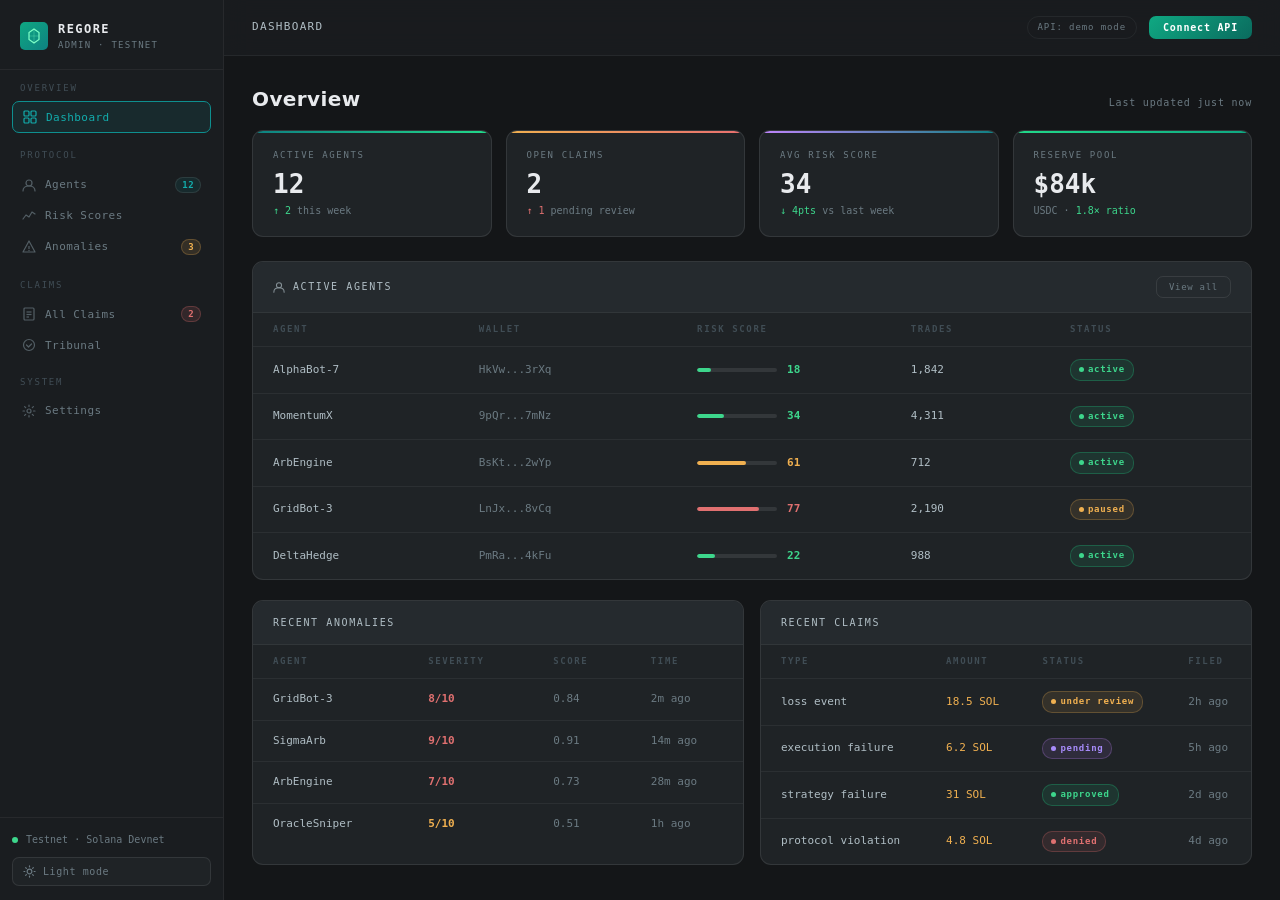
==== ops.html @ dcc7801a "Add files via upload" ====
<!DOCTYPE html>
<html lang="en">
<head>
<meta charset="UTF-8"/>
<meta name="viewport" content="width=device-width, initial-scale=1.0"/>
<title>Regore — Admin</title>
<style>
/* ── DARK THEME (default) ── */
:root {
  --bg:        #141618;
  --bg-1:      #1A1D20;
  --bg-2:      #1F2326;
  --bg-3:      #252A2E;
  --bg-4:      #2C3338;
  --surface:   #1F2326;
  --surface-2: #252A2E;
  --accent:    #0E8F8F;
  --accent-b:  #12ADAD;
  --accent-s:  rgba(14,143,143,.12);
  --green:     #3DD68C;
  --green-b:   #7DFFC7;
  --amber:     #F0B050;
  --red:       #E07070;
  --purple:    #A78BFA;
  --ink:       #E8EAED;
  --ink-d:     #B0BEC5;
  --ink-m:     #6B7A82;
  --ink-f:     #404D55;
  --line:      rgba(255,255,255,.055);
  --line-2:    rgba(255,255,255,.09);
  --line-3:    rgba(255,255,255,.15);
  --shadow:    rgba(0,0,0,.35);
  --r:         7px;
  --r-lg:      11px;
  --mono:      'JetBrains Mono', 'Fira Code', monospace;
  --sans:      'Barlow Condensed', 'DIN Condensed', system-ui, sans-serif;
  --nav-w:     224px;
}

/* ── LIGHT THEME ── */
html.light {
  --bg:        #F2F4F6;
  --bg-1:      #FFFFFF;
  --bg-2:      #F7F9FA;
  --bg-3:      #EEF1F4;
  --bg-4:      #E4E9EE;
  --surface:   #FFFFFF;
  --surface-2: #F7F9FA;
  --accent:    #0A7A7A;
  --accent-b:  #0E9090;
  --accent-s:  rgba(10,122,122,.08);
  --green:     #1FAD6A;
  --green-b:   #16C97A;
  --amber:     #C87D10;
  --red:       #C04040;
  --purple:    #7C3AED;
  --ink:       #1A2025;
  --ink-d:     #374550;
  --ink-m:     #64757F;
  --ink-f:     #A0ADB5;
  --line:      rgba(0,0,0,.07);
  --line-2:    rgba(0,0,0,.11);
  --line-3:    rgba(0,0,0,.18);
  --shadow:    rgba(0,0,0,.10);
}

@import url('https://fonts.googleapis.com/css2?family=Barlow+Condensed:wght@300;400;500;600;700&family=JetBrains+Mono:wght@400;500;600&display=swap');

*, *::before, *::after { box-sizing: border-box; margin: 0; padding: 0; }

html, body { height: 100%; }

body {
  background: var(--bg);
  color: var(--ink);
  font-family: var(--sans);
  font-size: 14px;
  line-height: 1.5;
  display: flex;
  overflow: hidden;
}

/* ── SCROLLBAR ── */
::-webkit-scrollbar { width: 4px; }
::-webkit-scrollbar-track { background: transparent; }
::-webkit-scrollbar-thumb { background: var(--line-2); border-radius: 4px; }

/* ─────────────────────────────────────
   SIDEBAR NAV
───────────────────────────────────── */
.sidebar {
  width: var(--nav-w);
  flex-shrink: 0;
  background: var(--bg-1);
  border-right: 1px solid var(--line);
  display: flex;
  flex-direction: column;
  height: 100vh;
  position: fixed;
  top: 0; left: 0;
  z-index: 100;
}

.sidebar-logo {
  padding: 20px 20px 16px;
  border-bottom: 1px solid var(--line);
  display: flex;
  align-items: center;
  gap: 10px;
}
.sidebar-logo-mark {
  width: 28px; height: 28px;
  background: linear-gradient(135deg, #0FA882, #0E8181);
  border-radius: 5px;
  display: flex; align-items: center; justify-content: center;
  flex-shrink: 0;
}
.sidebar-logo-mark svg { width: 16px; height: 16px; }
.sidebar-logo-text { font-family: var(--mono); font-size: 12px; font-weight: 600; letter-spacing: .12em; color: var(--ink); }
.sidebar-logo-sub { font-family: var(--mono); font-size: 9px; color: var(--ink-m); letter-spacing: .14em; text-transform: uppercase; margin-top: 1px; }

.sidebar-section { padding: 12px 12px 4px; }
.sidebar-section-label {
  font-family: var(--mono); font-size: 9px; color: var(--ink-f);
  letter-spacing: .2em; text-transform: uppercase; padding: 0 8px 6px;
}

.nav-item {
  display: flex; align-items: center; gap: 9px;
  padding: 8px 10px; border-radius: var(--r);
  cursor: pointer; transition: all .18s;
  font-family: var(--mono); font-size: 11px; color: var(--ink-m);
  letter-spacing: .04em; border: none; background: none;
  width: 100%; text-align: left;
}
.nav-item:hover { background: var(--accent-s); color: var(--ink-d); }
.nav-item.active { background: var(--accent-s); color: var(--accent-b); border: 1px solid var(--accent); }
.nav-item svg { width: 14px; height: 14px; flex-shrink: 0; opacity: .7; }
.nav-item.active svg { opacity: 1; }
.nav-badge {
  margin-left: auto; font-size: 9px; padding: 2px 6px;
  background: var(--accent-s); border: 1px solid var(--line-2);
  border-radius: 10px; color: var(--accent-b); font-weight: 600;
}
.nav-badge.red { background: rgba(233,112,112,.12); border-color: rgba(233,112,112,.25); color: var(--red); }
.nav-badge.amber { background: rgba(240,176,80,.12); border-color: rgba(240,176,80,.25); color: var(--amber); }

.sidebar-footer {
  margin-top: auto;
  padding: 14px 12px;
  border-top: 1px solid var(--line);
}
.sidebar-status {
  display: flex; align-items: center; gap: 8px;
  font-family: var(--mono); font-size: 10px; color: var(--ink-m);
}
.status-dot { width: 6px; height: 6px; border-radius: 50%; background: var(--green); flex-shrink: 0; animation: pulse-dot 2s ease-in-out infinite; }
@keyframes pulse-dot { 0%,100%{opacity:1} 50%{opacity:.4} }

/* ─────────────────────────────────────
   MAIN CONTENT
───────────────────────────────────── */
.main {
  margin-left: var(--nav-w);
  flex: 1;
  height: 100vh;
  overflow-y: auto;
  display: flex;
  flex-direction: column;
}

.topbar {
  padding: 0 28px;
  height: 56px;
  border-bottom: 1px solid var(--line);
  display: flex; align-items: center; justify-content: space-between;
  background: color-mix(in srgb, var(--bg-1) 85%, transparent);
  position: sticky; top: 0; z-index: 50;
  backdrop-filter: blur(12px);
  flex-shrink: 0;
}
.topbar-title { font-family: var(--mono); font-size: 11px; color: var(--ink-d); letter-spacing: .12em; text-transform: uppercase; }
.topbar-right { display: flex; align-items: center; gap: 12px; }
.api-badge {
  font-family: var(--mono); font-size: 9px; color: var(--ink-m);
  padding: 4px 10px; border: 1px solid var(--line); border-radius: 20px;
  letter-spacing: .1em;
}
.topbar-btn {
  font-family: var(--mono); font-size: 10px; padding: 6px 14px;
  background: linear-gradient(135deg, #0FA882, #0A6B5E);
  color: #fff; border: none; border-radius: var(--r); cursor: pointer;
  letter-spacing: .08em; font-weight: 600; transition: all .18s;
}
.topbar-btn:hover { opacity: .85; transform: translateY(-1px); }

.content { padding: 28px; flex: 1; }

/* ─────────────────────────────────────
   PAGES (show/hide)
───────────────────────────────────── */
.page { display: none; }
.page.active { display: block; }

/* ─────────────────────────────────────
   STAT CARDS ROW
───────────────────────────────────── */
.stats-grid { display: grid; grid-template-columns: repeat(4, 1fr); gap: 14px; margin-bottom: 24px; }
.stat-card {
  background: var(--surface);
  border: 1px solid var(--line-2);
  border-radius: var(--r-lg);
  padding: 18px 20px;
  position: relative; overflow: hidden;
}
.stat-card::before {
  content: ''; position: absolute; top: 0; left: 0; right: 0; height: 2px;
  background: var(--card-accent, linear-gradient(90deg, var(--accent), var(--green)));
}
.stat-label { font-family: var(--mono); font-size: 9px; color: var(--ink-m); letter-spacing: .18em; text-transform: uppercase; margin-bottom: 8px; }
.stat-val { font-family: var(--mono); font-size: 26px; font-weight: 600; color: var(--ink); line-height: 1; }
.stat-sub { font-family: var(--mono); font-size: 10px; color: var(--ink-m); margin-top: 6px; }
.stat-sub .up { color: var(--green); }
.stat-sub .dn { color: var(--red); }

/* ─────────────────────────────────────
   TABLE
───────────────────────────────────── */
.panel {
  background: var(--surface);
  border: 1px solid var(--line-2);
  border-radius: var(--r-lg);
  overflow: hidden;
  margin-bottom: 20px;
}
.panel-head {
  padding: 14px 20px;
  border-bottom: 1px solid var(--line);
  display: flex; align-items: center; justify-content: space-between;
  background: var(--surface-2);
}
.panel-title { font-family: var(--mono); font-size: 10px; color: var(--ink-d); letter-spacing: .16em; text-transform: uppercase; display: flex; align-items: center; gap: 8px; }
.panel-title svg { width: 12px; height: 12px; opacity: .7; }
.panel-actions { display: flex; gap: 8px; }
.panel-btn {
  font-family: var(--mono); font-size: 9px; padding: 5px 12px;
  border: 1px solid var(--line-2); border-radius: var(--r);
  background: transparent; color: var(--ink-m); cursor: pointer;
  letter-spacing: .08em; transition: all .18s;
}
.panel-btn:hover { border-color: var(--accent); color: var(--accent-b); }
.panel-btn.active { background: var(--accent-s); border-color: var(--accent); color: var(--accent-b); }

.data-table { width: 100%; border-collapse: collapse; }
.data-table th {
  font-family: var(--mono); font-size: 9px; color: var(--ink-f);
  letter-spacing: .18em; text-transform: uppercase;
  padding: 10px 20px; text-align: left;
  border-bottom: 1px solid var(--line);
  background: var(--bg-2);
}
.data-table td { padding: 12px 20px; border-bottom: 1px solid var(--line); font-family: var(--mono); font-size: 11px; }
.data-table tr:last-child td { border-bottom: none; }
.data-table tr:hover td { background: var(--accent-s); }
.data-table td.mono { font-family: var(--mono); color: var(--ink-d); }

/* Score bar */
.score-cell { display: flex; align-items: center; gap: 10px; }
.score-bar { flex: 1; height: 4px; background: var(--line-2); border-radius: 2px; overflow: hidden; max-width: 80px; }
.score-fill { height: 100%; border-radius: 2px; transition: width .6s ease; }
.score-num { font-family: var(--mono); font-size: 11px; font-weight: 600; min-width: 28px; }

/* Status pill */
.pill {
  display: inline-flex; align-items: center; gap: 4px;
  padding: 3px 8px; border-radius: 10px;
  font-family: var(--mono); font-size: 9px; letter-spacing: .08em; font-weight: 600;
}
.pill-active   { background: rgba(34,217,138,.10); border: 1px solid rgba(34,217,138,.25); color: var(--green); }
.pill-paused   { background: rgba(240,176,80,.10); border: 1px solid rgba(240,176,80,.25); color: var(--amber); }
.pill-suspended{ background: rgba(233,112,112,.10); border: 1px solid rgba(233,112,112,.25); color: var(--red); }
.pill-pending  { background: rgba(192,132,252,.10); border: 1px solid rgba(192,132,252,.25); color: var(--purple); }
.pill-approved { background: rgba(34,217,138,.10); border: 1px solid rgba(34,217,138,.25); color: var(--green); }
.pill-denied   { background: rgba(233,112,112,.10); border: 1px solid rgba(233,112,112,.25); color: var(--red); }
.pill-partial  { background: rgba(240,176,80,.10); border: 1px solid rgba(240,176,80,.25); color: var(--amber); }
.pill-dot { width: 5px; height: 5px; border-radius: 50%; background: currentColor; }

/* ─────────────────────────────────────
   CHART (sparkline CSS bars)
───────────────────────────────────── */
.sparkline { display: flex; align-items: flex-end; gap: 3px; height: 40px; }
.spark-bar {
  flex: 1; border-radius: 2px 2px 0 0;
  background: linear-gradient(180deg, var(--accent-b), var(--accent));
  opacity: .7; transition: opacity .2s;
  min-height: 3px;
}
.spark-bar:hover { opacity: 1; }

/* Risk score color gradient */
.risk-low    { background: var(--green); }
.risk-med    { background: var(--amber); }
.risk-high   { background: var(--red); }

/* ─────────────────────────────────────
   CLAIM DETAIL PANEL
───────────────────────────────────── */
.two-col { display: grid; grid-template-columns: 1fr 340px; gap: 20px; }
.detail-card {
  background: var(--surface);
  border: 1px solid var(--line-2);
  border-radius: var(--r-lg);
  padding: 20px;
}
.detail-row { display: flex; justify-content: space-between; align-items: flex-start; padding: 9px 0; border-bottom: 1px solid var(--line); }
.detail-row:last-child { border-bottom: none; }
.detail-key { font-family: var(--mono); font-size: 9px; color: var(--ink-m); letter-spacing: .14em; text-transform: uppercase; }
.detail-val { font-family: var(--mono); font-size: 11px; color: var(--ink); text-align: right; max-width: 200px; word-break: break-all; }

/* Agent verdict boxes */
.verdict-agents { display: flex; flex-direction: column; gap: 10px; }
.verdict-agent {
  border: 1px solid var(--line-2); border-radius: var(--r);
  padding: 12px 14px; background: var(--bg-2);
}
.verdict-agent-head { display: flex; align-items: center; justify-content: space-between; margin-bottom: 6px; }
.verdict-agent-name { font-family: var(--mono); font-size: 10px; color: var(--ink-d); font-weight: 600; letter-spacing: .06em; }
.verdict-conf { font-family: var(--mono); font-size: 9px; color: var(--ink-m); }
.verdict-text { font-family: var(--mono); font-size: 10px; color: var(--ink-m); line-height: 1.5; }

/* ─────────────────────────────────────
   EMPTY STATE
───────────────────────────────────── */
.empty { text-align: center; padding: 48px 20px; }
.empty-icon { font-size: 28px; margin-bottom: 10px; opacity: .4; }
.empty-text { font-family: var(--mono); font-size: 11px; color: var(--ink-m); letter-spacing: .06em; }

/* ─────────────────────────────────────
   SETTINGS PAGE
───────────────────────────────────── */
.settings-grid { display: grid; grid-template-columns: 1fr 1fr; gap: 20px; }
.setting-group { margin-bottom: 18px; }
.setting-label { font-family: var(--mono); font-size: 9px; color: var(--ink-m); letter-spacing: .16em; text-transform: uppercase; margin-bottom: 7px; display: block; }
.setting-input {
  width: 100%; background: var(--bg-2); border: 1px solid var(--line-2);
  border-radius: var(--r); color: var(--ink); font-family: var(--mono); font-size: 12px;
  padding: 9px 13px; outline: none; transition: border-color .18s;
}
.setting-input:focus { border-color: var(--accent); }
.setting-input[type="range"] { padding: 6px 0; background: transparent; border: none; cursor: pointer; }
.setting-note { font-family: var(--mono); font-size: 10px; color: var(--ink-f); margin-top: 5px; line-height: 1.5; }
.save-btn {
  font-family: var(--mono); font-size: 10px; padding: 9px 20px;
  background: linear-gradient(135deg, #0FA882, #0A6B5E);
  color: #fff; border: none; border-radius: var(--r); cursor: pointer;
  letter-spacing: .1em; font-weight: 600; transition: all .18s; margin-top: 4px;
}
.save-btn:hover { opacity: .85; }

/* ─────────────────────────────────────
   TOAST
───────────────────────────────────── */
.toast-wrap { position: fixed; bottom: 24px; right: 24px; z-index: 9999; display: flex; flex-direction: column; gap: 8px; }
.toast {
  font-family: var(--mono); font-size: 11px; padding: 10px 16px;
  background: var(--bg-1); border: 1px solid var(--line-2);
  border-radius: var(--r); color: var(--ink-d); letter-spacing: .04em;
  animation: toast-in .25s ease; pointer-events: none;
}
.toast.success { border-color: rgba(34,217,138,.3); color: var(--green); }
.toast.error { border-color: rgba(233,112,112,.3); color: var(--red); }
@keyframes toast-in { from{opacity:0;transform:translateY(8px)} to{opacity:1;transform:translateY(0)} }

/* ─────────────────────────────────────
   MISC
───────────────────────────────────── */
.section-head { display: flex; align-items: baseline; justify-content: space-between; margin-bottom: 16px; }
.section-title { font-family: var(--sans); font-size: 20px; font-weight: 600; letter-spacing: .02em; color: var(--ink); }
.section-sub { font-family: var(--mono); font-size: 10px; color: var(--ink-m); letter-spacing: .08em; }
.grid-2 { display: grid; grid-template-columns: 1fr 1fr; gap: 16px; }

a { color: inherit; text-decoration: none; }
button { cursor: pointer; }

/* ─────────────────────────────────────
   API KEY MODAL
───────────────────────────────────── */
.modal-backdrop {
  position: fixed; inset: 0; background: rgba(0,0,0,.6);
  z-index: 200; display: flex; align-items: center; justify-content: center;
  backdrop-filter: blur(6px);
}
.modal {
  background: var(--bg-1); border: 1px solid var(--line-2);
  border-radius: var(--r-lg); padding: 32px; width: 420px; max-width: calc(100vw - 40px);
}
.modal-title { font-family: var(--mono); font-size: 12px; color: var(--ink); letter-spacing: .12em; text-transform: uppercase; margin-bottom: 6px; }
.modal-sub { font-family: var(--mono); font-size: 10px; color: var(--ink-m); margin-bottom: 22px; line-height: 1.6; }
.modal-actions { display: flex; gap: 10px; margin-top: 20px; justify-content: flex-end; }
.modal-cancel { font-family: var(--mono); font-size: 10px; padding: 8px 16px; background: transparent; border: 1px solid var(--line-2); color: var(--ink-m); border-radius: var(--r); cursor: pointer; transition: all .18s; }
.modal-cancel:hover { border-color: var(--line-3); color: var(--ink); }

/* ─────────────────────────────────────
   THEME TOGGLE
───────────────────────────────────── */
.theme-toggle {
  display: flex; align-items: center;
  width: 100%; padding: 7px 10px;
  background: var(--bg-2); border: 1px solid var(--line-2);
  border-radius: var(--r); cursor: pointer; transition: all .2s;
  font-family: var(--mono); font-size: 10px; color: var(--ink-m);
  letter-spacing: .06em; gap: 7px;
}
.theme-toggle:hover { border-color: var(--accent); color: var(--accent-b); background: var(--accent-s); }
.theme-icon-dark, .theme-icon-light { display: flex; align-items: center; gap: 7px; }

/* Transition all theme changes smoothly */
body, .sidebar, .topbar, .panel, .stat-card, .data-table th,
.data-table td, .setting-input, .modal, .nav-item, .panel-btn {
  transition: background .22s ease, color .22s ease, border-color .22s ease;
}

/* ─────────────────────────────────────
   RESPONSIVE
───────────────────────────────────── */
@media(max-width:900px) {
  .stats-grid { grid-template-columns: repeat(2,1fr); }
  .two-col { grid-template-columns: 1fr; }
  .settings-grid { grid-template-columns: 1fr; }
}
</style>
</head>
<body>

<!-- SIDEBAR -->
<aside class="sidebar">
  <div class="sidebar-logo">
    <div class="sidebar-logo-mark">
      <svg viewBox="0 0 16 16" fill="none"><polygon points="8,1 13,4.5 13,11.5 8,15 3,11.5 3,4.5" stroke="#7DFFC7" stroke-width="1.2" fill="none"/><line x1="8" y1="1" x2="8" y2="15" stroke="#7DFFC7" stroke-width=".7" opacity=".4"/><line x1="3" y1="8" x2="13" y2="8" stroke="#7DFFC7" stroke-width=".7" opacity=".4"/></svg>
    </div>
    <div>
      <div class="sidebar-logo-text">REGORE</div>
      <div class="sidebar-logo-sub">Admin · Testnet</div>
    </div>
  </div>

  <div class="sidebar-section">
    <div class="sidebar-section-label">Overview</div>
    <button class="nav-item active" onclick="nav('overview',this)">
      <svg viewBox="0 0 14 14" fill="none"><rect x="1" y="1" width="5" height="5" rx="1" stroke="currentColor" stroke-width="1.2"/><rect x="8" y="1" width="5" height="5" rx="1" stroke="currentColor" stroke-width="1.2"/><rect x="1" y="8" width="5" height="5" rx="1" stroke="currentColor" stroke-width="1.2"/><rect x="8" y="8" width="5" height="5" rx="1" stroke="currentColor" stroke-width="1.2"/></svg>
      Dashboard
    </button>
  </div>

  <div class="sidebar-section">
    <div class="sidebar-section-label">Protocol</div>
    <button class="nav-item" onclick="nav('agents',this)">
      <svg viewBox="0 0 14 14" fill="none"><circle cx="7" cy="5" r="3" stroke="currentColor" stroke-width="1.2"/><path d="M1 13c0-3.3 2.7-5 6-5s6 1.7 6 5" stroke="currentColor" stroke-width="1.2" stroke-linecap="round"/></svg>
      Agents
      <span class="nav-badge" id="badge-agents">12</span>
    </button>
    <button class="nav-item" onclick="nav('scores',this)">
      <svg viewBox="0 0 14 14" fill="none"><polyline points="1,10 4,6 7,8 10,3 13,5" stroke="currentColor" stroke-width="1.2" stroke-linecap="round" stroke-linejoin="round"/></svg>
      Risk Scores
    </button>
    <button class="nav-item" onclick="nav('anomalies',this)">
      <svg viewBox="0 0 14 14" fill="none"><path d="M7 1L13 12H1L7 1z" stroke="currentColor" stroke-width="1.2" stroke-linejoin="round"/><line x1="7" y1="6" x2="7" y2="9" stroke="currentColor" stroke-width="1.2"/><circle cx="7" cy="10.5" r=".7" fill="currentColor"/></svg>
      Anomalies
      <span class="nav-badge amber" id="badge-anomalies">3</span>
    </button>
  </div>

  <div class="sidebar-section">
    <div class="sidebar-section-label">Claims</div>
    <button class="nav-item" onclick="nav('claims',this)">
      <svg viewBox="0 0 14 14" fill="none"><rect x="2" y="1" width="10" height="12" rx="1" stroke="currentColor" stroke-width="1.2"/><line x1="4.5" y1="5" x2="9.5" y2="5" stroke="currentColor" stroke-width="1.2"/><line x1="4.5" y1="7.5" x2="9.5" y2="7.5" stroke="currentColor" stroke-width="1.2"/><line x1="4.5" y1="10" x2="7" y2="10" stroke="currentColor" stroke-width="1.2"/></svg>
      All Claims
      <span class="nav-badge red" id="badge-claims">2</span>
    </button>
    <button class="nav-item" onclick="nav('tribunal',this)">
      <svg viewBox="0 0 14 14" fill="none"><circle cx="7" cy="7" r="5.5" stroke="currentColor" stroke-width="1.2"/><path d="M4.5 7l2 2 3-3" stroke="currentColor" stroke-width="1.2" stroke-linecap="round" stroke-linejoin="round"/></svg>
      Tribunal
    </button>
  </div>

  <div class="sidebar-section">
    <div class="sidebar-section-label">System</div>
    <button class="nav-item" onclick="nav('settings',this)">
      <svg viewBox="0 0 14 14" fill="none"><circle cx="7" cy="7" r="2" stroke="currentColor" stroke-width="1.2"/><path d="M7 1v1.5M7 11.5V13M1 7h1.5M11.5 7H13M2.6 2.6l1.1 1.1M10.3 10.3l1.1 1.1M2.6 11.4l1.1-1.1M10.3 3.7l1.1-1.1" stroke="currentColor" stroke-width="1.2" stroke-linecap="round"/></svg>
      Settings
    </button>
  </div>

  <div class="sidebar-footer">
    <div class="sidebar-status" style="margin-bottom:10px">
      <div class="status-dot"></div>
      <span>Testnet · Solana Devnet</span>
    </div>
    <button class="theme-toggle" id="theme-toggle" onclick="toggleTheme()" title="Toggle light/dark mode">
      <span class="theme-icon-dark">
        <svg width="13" height="13" viewBox="0 0 14 14" fill="none"><path d="M7 1v1M7 12v1M1 7H2M12 7h1M2.9 2.9l.7.7M10.4 10.4l.7.7M2.9 11.1l.7-.7M10.4 3.6l.7-.7M9.5 7a2.5 2.5 0 11-5 0 2.5 2.5 0 015 0z" stroke="currentColor" stroke-width="1.3" stroke-linecap="round"/></svg>
        <span>Light mode</span>
      </span>
      <span class="theme-icon-light" style="display:none">
        <svg width="13" height="13" viewBox="0 0 14 14" fill="none"><path d="M11.5 9A5 5 0 015 2.5a5 5 0 100 9 5 5 0 006.5-2.5z" stroke="currentColor" stroke-width="1.3" stroke-linecap="round" stroke-linejoin="round"/></svg>
        <span>Dark mode</span>
      </span>
    </button>
  </div>
</aside>

<!-- MAIN -->
<div class="main">

  <!-- TOPBAR -->
  <div class="topbar">
    <div class="topbar-title" id="page-title">Dashboard</div>
    <div class="topbar-right">
      <div class="api-badge" id="api-status">API: demo mode</div>
      <button class="topbar-btn" onclick="openApiModal()">Connect API</button>
    </div>
  </div>

  <!-- CONTENT -->
  <div class="content">

    <!-- ── OVERVIEW PAGE ── -->
    <div class="page active" id="page-overview">
      <div class="section-head">
        <div class="section-title">Overview</div>
        <div class="section-sub" id="last-updated">Last updated just now</div>
      </div>

      <div class="stats-grid">
        <div class="stat-card" style="--card-accent:linear-gradient(90deg,#0E8181,#22D98A)">
          <div class="stat-label">Active agents</div>
          <div class="stat-val" id="stat-agents">12</div>
          <div class="stat-sub"><span class="up">↑ 2</span> this week</div>
        </div>
        <div class="stat-card" style="--card-accent:linear-gradient(90deg,#F0B050,#E97070)">
          <div class="stat-label">Open claims</div>
          <div class="stat-val" id="stat-claims">2</div>
          <div class="stat-sub"><span class="dn">↑ 1</span> pending review</div>
        </div>
        <div class="stat-card" style="--card-accent:linear-gradient(90deg,#C084FC,#0E8181)">
          <div class="stat-label">Avg risk score</div>
          <div class="stat-val" id="stat-risk">34</div>
          <div class="stat-sub"><span class="up">↓ 4pts</span> vs last week</div>
        </div>
        <div class="stat-card" style="--card-accent:linear-gradient(90deg,#22D98A,#0FA882)">
          <div class="stat-label">Reserve pool</div>
          <div class="stat-val" id="stat-pool">$84k</div>
          <div class="stat-sub">USDC · <span class="up">1.8× ratio</span></div>
        </div>
      </div>

      <!-- Recent agents -->
      <div class="panel">
        <div class="panel-head">
          <div class="panel-title">
            <svg viewBox="0 0 14 14" fill="none"><circle cx="7" cy="5" r="3" stroke="currentColor" stroke-width="1.2"/><path d="M1 13c0-3.3 2.7-5 6-5s6 1.7 6 5" stroke="currentColor" stroke-width="1.2" stroke-linecap="round"/></svg>
            Active Agents
          </div>
          <div class="panel-actions">
            <button class="panel-btn" onclick="nav('agents',null)">View all</button>
          </div>
        </div>
        <table class="data-table">
          <thead>
            <tr>
              <th>Agent</th>
              <th>Wallet</th>
              <th>Risk Score</th>
              <th>Trades</th>
              <th>Status</th>
            </tr>
          </thead>
          <tbody id="overview-agents-body">
          </tbody>
        </table>
      </div>

      <!-- Recent anomalies -->
      <div class="grid-2">
        <div class="panel">
          <div class="panel-head">
            <div class="panel-title">Recent Anomalies</div>
          </div>
          <table class="data-table">
            <thead><tr><th>Agent</th><th>Severity</th><th>Score</th><th>Time</th></tr></thead>
            <tbody id="overview-anomaly-body"></tbody>
          </table>
        </div>
        <div class="panel">
          <div class="panel-head">
            <div class="panel-title">Recent Claims</div>
          </div>
          <table class="data-table">
            <thead><tr><th>Type</th><th>Amount</th><th>Status</th><th>Filed</th></tr></thead>
            <tbody id="overview-claims-body"></tbody>
          </table>
        </div>
      </div>
    </div>

    <!-- ── AGENTS PAGE ── -->
    <div class="page" id="page-agents">
      <div class="section-head">
        <div class="section-title">Agents</div>
        <div class="section-sub" id="agent-count-label">12 registered</div>
      </div>

      <!-- Register / Lookup wallet panel -->
      <div class="panel" style="margin-bottom:20px">
        <div class="panel-head">
          <div class="panel-title">
            <svg viewBox="0 0 14 14" fill="none"><rect x="1" y="3" width="12" height="8" rx="1" stroke="currentColor" stroke-width="1.2"/><path d="M4 3V2a1 1 0 011-1h4a1 1 0 011 1v1" stroke="currentColor" stroke-width="1.2"/></svg>
            Register or Look Up Wallet
          </div>
        </div>
        <div style="padding:18px 20px;display:flex;gap:12px;align-items:flex-end;flex-wrap:wrap">
          <div style="flex:1;min-width:260px">
            <label class="setting-label">Wallet address (Solana public key)</label>
            <input class="setting-input" id="reg-wallet" placeholder="Enter any Solana wallet address..." spellcheck="false" style="font-size:12px"/>
          </div>
          <div style="min-width:160px">
            <label class="setting-label">Label / Agent name</label>
            <input class="setting-input" id="reg-name" placeholder="e.g. AlphaBot-7"/>
          </div>
          <div style="display:flex;gap:8px;padding-bottom:1px">
            <button class="panel-btn" onclick="lookupWallet()" style="padding:9px 16px">Look up</button>
            <button class="topbar-btn" onclick="registerWallet()" style="font-size:10px">Register agent</button>
          </div>
        </div>
        <div id="wallet-lookup-result" style="display:none;border-top:1px solid var(--line);padding:14px 20px"></div>
      </div>

      <!-- Agents table -->
      <div class="panel">
        <div class="panel-head">
          <div class="panel-title">Monitored Agents</div>
          <div class="panel-actions">
            <button class="panel-btn active" onclick="filterAgents('all',this)">All</button>
            <button class="panel-btn" onclick="filterAgents('active',this)">Active</button>
            <button class="panel-btn" onclick="filterAgents('flagged',this)">Flagged</button>
          </div>
        </div>
        <table class="data-table">
          <thead>
            <tr>
              <th>Name</th>
              <th>Wallet</th>
              <th>Risk Score</th>
              <th>Override</th>
              <th>Trades</th>
              <th>Anomalies</th>
              <th>Status</th>
              <th>Actions</th>
            </tr>
          </thead>
          <tbody id="agents-body"></tbody>
        </table>
      </div>
    </div>

    <!-- ── RISK SCORES PAGE ── -->
    <div class="page" id="page-scores">
      <div class="section-head">
        <div class="section-title">Risk Scores</div>
        <div class="section-sub">Live composite scores across all agents</div>
      </div>
      <div class="panel">
        <div class="panel-head"><div class="panel-title">Score Breakdown by Agent</div></div>
        <table class="data-table">
          <thead>
            <tr>
              <th>Agent</th>
              <th>Composite</th>
              <th>Profitability</th>
              <th>Execution</th>
              <th>Market</th>
              <th>Counterparty</th>
              <th>Trend</th>
            </tr>
          </thead>
          <tbody id="scores-body"></tbody>
        </table>
      </div>
    </div>

    <!-- ── ANOMALIES PAGE ── -->
    <div class="page" id="page-anomalies">
      <div class="section-head">
        <div class="section-title">Anomaly Events</div>
        <div class="section-sub">Behavioral drift detected by the monitor service</div>
      </div>
      <div class="panel">
        <div class="panel-head">
          <div class="panel-title">All Events</div>
          <div class="panel-actions">
            <button class="panel-btn active" onclick="filterAnomalies('all',this)">All</button>
            <button class="panel-btn" onclick="filterAnomalies('high',this)">High (7+)</button>
          </div>
        </div>
        <table class="data-table">
          <thead>
            <tr>
              <th>Agent</th>
              <th>Severity</th>
              <th>Score</th>
              <th>Features</th>
              <th>Description</th>
              <th>Time</th>
            </tr>
          </thead>
          <tbody id="anomalies-body"></tbody>
        </table>
      </div>
    </div>

    <!-- ── CLAIMS PAGE ── -->
    <div class="page" id="page-claims">
      <div class="section-head">
        <div class="section-title">Claims</div>
        <div class="section-sub">All filed claims across all agents</div>
      </div>
      <div class="panel">
        <div class="panel-head">
          <div class="panel-title">All Claims</div>
          <div class="panel-actions">
            <button class="panel-btn active" onclick="filterClaims('all',this)">All</button>
            <button class="panel-btn" onclick="filterClaims('pending',this)">Pending</button>
            <button class="panel-btn" onclick="filterClaims('under_review',this)">In Review</button>
          </div>
        </div>
        <table class="data-table">
          <thead>
            <tr>
              <th>ID</th>
              <th>Agent</th>
              <th>Type</th>
              <th>Amount</th>
              <th>Status</th>
              <th>Filed</th>
              <th>Actions</th>
            </tr>
          </thead>
          <tbody id="claims-body"></tbody>
        </table>
      </div>
    </div>

    <!-- ── TRIBUNAL PAGE ── -->
    <div class="page" id="page-tribunal">
      <div class="section-head">
        <div class="section-title">Tribunal</div>
        <div class="section-sub">Three-agent DAO adjudication records</div>
      </div>
      <div class="panel">
        <div class="panel-head"><div class="panel-title">Adjudication Records</div></div>
        <table class="data-table">
          <thead>
            <tr>
              <th>Claim ID</th>
              <th>Verdict</th>
              <th>Payout</th>
              <th>Confidence</th>
              <th>Consensus</th>
              <th>Narrative</th>
              <th>Date</th>
            </tr>
          </thead>
          <tbody id="tribunal-body"></tbody>
        </table>
      </div>
    </div>

    <!-- ── SETTINGS PAGE ── -->
    <div class="page" id="page-settings">
      <div class="section-head">
        <div class="section-title">Settings</div>
        <div class="section-sub">Protocol parameters and API configuration</div>
      </div>
      <div class="settings-grid">
        <div class="panel" style="padding:20px">
          <div class="panel-title" style="margin-bottom:18px">API Connection</div>
          <div class="setting-group">
            <label class="setting-label">API Endpoint</label>
            <input class="setting-input" id="s-endpoint" placeholder="https://api.regore.xyz" value="http://localhost:4000"/>
            <div class="setting-note">Your Regore API Gateway URL</div>
          </div>
          <div class="setting-group">
            <label class="setting-label">API Key</label>
            <input class="setting-input" id="s-apikey" type="password" placeholder="rg_live_..."/>
          </div>
          <div class="setting-group">
            <label class="setting-label">Poll interval (seconds)</label>
            <input class="setting-input" id="s-interval" type="number" value="30" min="5" max="300"/>
          </div>
          <button class="save-btn" onclick="saveSettings()">Save & Connect</button>
        </div>
        <div class="panel" style="padding:20px">
          <div class="panel-title" style="margin-bottom:18px">Risk Thresholds</div>
          <div class="setting-group">
            <label class="setting-label">Auto-pause threshold (score)</label>
            <input class="setting-input" id="s-pause" type="number" value="75" min="1" max="100"/>
            <div class="setting-note">Agents scoring above this are auto-paused</div>
          </div>
          <div class="setting-group">
            <label class="setting-label">Anomaly alert threshold</label>
            <input class="setting-input" id="s-anomaly" type="number" value="7" min="1" max="10"/>
            <div class="setting-note">Severity level that triggers alerts</div>
          </div>
          <div class="setting-group">
            <label class="setting-label">Consensus model</label>
            <select class="setting-input" id="s-consensus">
              <option value="weighted">Weighted (30/35/35)</option>
              <option value="majority">Majority vote</option>
              <option value="unanimous">Unanimous</option>
            </select>
          </div>
          <button class="save-btn" onclick="saveSettings()">Save parameters</button>
        </div>
      </div>
    </div>

  </div><!-- /content -->
</div><!-- /main -->

<!-- RISK OVERRIDE MODAL -->
<div class="modal-backdrop" id="risk-modal" style="display:none" onclick="if(event.target===this)closeRiskModal()">
  <div class="modal">
    <div class="modal-title">Override risk score</div>
    <div class="modal-sub" id="risk-modal-sub">Manually set a risk score for this agent. The override will be stored in the Regore database and used until cleared. The automated scoring engine will resume once the override is removed.</div>
    <div class="setting-group">
      <label class="setting-label">Manual risk score (0–100)</label>
      <input class="setting-input" id="risk-override-val" type="number" min="0" max="100" placeholder="e.g. 75"/>
      <div class="setting-note">0–39 = low · 40–64 = moderate · 65–100 = high risk</div>
    </div>
    <div class="setting-group" style="margin-top:10px">
      <label class="setting-label">Reason / note</label>
      <input class="setting-input" id="risk-override-note" placeholder="e.g. Suspected wash trading — pending review"/>
    </div>
    <div class="modal-actions">
      <button class="modal-cancel" onclick="closeRiskModal()">Cancel</button>
      <button class="modal-cancel" onclick="clearRiskOverride()" style="color:var(--amber);border-color:rgba(240,176,80,.3)">Clear override</button>
      <button class="topbar-btn" onclick="saveRiskOverride()">Apply override</button>
    </div>
  </div>
</div>

<!-- FLAG AGENT MODAL -->
<div class="modal-backdrop" id="flag-modal" style="display:none" onclick="if(event.target===this)closeFlagModal()">
  <div class="modal">
    <div class="modal-title">Flag agent</div>
    <div class="modal-sub">Flagging marks this agent in the Regore database for heightened monitoring. It does <em>not</em> stop the agent — only the operator can do that. A flag triggers increased anomaly sensitivity and notifies the DAO review queue.</div>
    <div class="setting-group">
      <label class="setting-label">Flag reason</label>
      <select class="setting-input" id="flag-reason">
        <option value="suspicious_activity">Suspicious activity</option>
        <option value="wash_trading">Suspected wash trading</option>
        <option value="risk_breach">Risk threshold breach</option>
        <option value="anomaly_cluster">Anomaly cluster</option>
        <option value="claim_filed">Claim filed — pending review</option>
        <option value="manual_review">Manual review requested</option>
      </select>
    </div>
    <div class="setting-group" style="margin-top:10px">
      <label class="setting-label">Notes</label>
      <input class="setting-input" id="flag-note" placeholder="Additional context for the review queue..."/>
    </div>
    <div class="modal-actions">
      <button class="modal-cancel" onclick="closeFlagModal()">Cancel</button>
      <button class="topbar-btn" onclick="saveFlag()" style="background:linear-gradient(135deg,#c04040,#8b1a1a)">Flag agent</button>
    </div>
  </div>
</div>

<!-- API MODAL -->
<div class="modal-backdrop" id="api-modal" style="display:none" onclick="if(event.target===this)closeApiModal()">
  <div class="modal">
    <div class="modal-title">Connect to Regore API</div>
    <div class="modal-sub">Enter your API endpoint and key to load live data. Without a connection the dashboard runs on demo data.</div>
    <div class="setting-group">
      <label class="setting-label">API Endpoint</label>
      <input class="setting-input" id="m-endpoint" placeholder="https://api.regore.xyz" value="http://localhost:4000"/>
    </div>
    <div class="setting-group" style="margin-top:12px">
      <label class="setting-label">API Key</label>
      <input class="setting-input" id="m-apikey" type="password" placeholder="rg_live_..."/>
    </div>
    <div class="modal-actions">
      <button class="modal-cancel" onclick="closeApiModal()">Cancel</button>
      <button class="topbar-btn" onclick="connectApi()">Connect</button>
    </div>
  </div>
</div>

<!-- TOAST CONTAINER -->
<div class="toast-wrap" id="toasts"></div>

<script>
/* ═══════════════════════════════════════════════
   REGORE ADMIN DASHBOARD
   Demo data + live API connection support
   ═══════════════════════════════════════════════ */

// ── Theme ──
function applyTheme(mode) {
  const html = document.documentElement;
  const toggle = document.getElementById('theme-toggle');
  if (mode === 'light') {
    html.classList.add('light');
    toggle.querySelector('.theme-icon-dark').style.display = 'none';
    toggle.querySelector('.theme-icon-light').style.display = 'flex';
  } else {
    html.classList.remove('light');
    toggle.querySelector('.theme-icon-dark').style.display = 'flex';
    toggle.querySelector('.theme-icon-light').style.display = 'none';
  }
  localStorage.setItem('rg_theme', mode);
}
function toggleTheme() {
  const isDark = !document.documentElement.classList.contains('light');
  applyTheme(isDark ? 'light' : 'dark');
}
// Apply saved theme immediately
applyTheme(localStorage.getItem('rg_theme') || 'dark');

// ── Config ──
let cfg = {
  endpoint: localStorage.getItem('rg_endpoint') || '',
  apiKey:   localStorage.getItem('rg_apikey') || '',
  interval: parseInt(localStorage.getItem('rg_interval') || '30'),
};
let pollTimer = null;
let isLive = false;

// ── Demo data ──
const DEMO = {
  agents: [
    { id:'agt_a1b2', name:'AlphaBot-7', wallet:'HkVw...3rXq', total_trades:1842, status:'active',  risk:18, anomalies:0 },
    { id:'agt_c3d4', name:'MomentumX',  wallet:'9pQr...7mNz', total_trades:4311, status:'active',  risk:34, anomalies:1 },
    { id:'agt_e5f6', name:'ArbEngine',  wallet:'BsKt...2wYp', total_trades:712,  status:'active',  risk:61, anomalies:3 },
    { id:'agt_g7h8', name:'GridBot-3',  wallet:'LnJx...8vCq', total_trades:2190, status:'paused',  risk:77, anomalies:5 },
    { id:'agt_i9j0', name:'DeltaHedge', wallet:'PmRa...4kFu', total_trades:988,  status:'active',  risk:22, anomalies:0 },
    { id:'agt_k1l2', name:'OracleSniper',wallet:'QrVb...1hSw',total_trades:3674, status:'active',  risk:45, anomalies:2 },
    { id:'agt_m3n4', name:'VelocityBot', wallet:'DwEy...6tUj', total_trades:521,  status:'active',  risk:29, anomalies:1 },
    { id:'agt_o5p6', name:'SigmaArb',   wallet:'NcXf...9kPm', total_trades:1103, status:'suspended',risk:82,anomalies:8 },
    { id:'agt_q7r8', name:'FluxTrader', wallet:'TgZi...3aBc', total_trades:2856, status:'active',  risk:41, anomalies:2 },
    { id:'agt_s9t0', name:'NeutronBot', wallet:'WpKo...7dEf', total_trades:445,  status:'active',  risk:15, anomalies:0 },
    { id:'agt_u1v2', name:'PrimeMM',    wallet:'YqHs...2cGh', total_trades:6102, status:'active',  risk:38, anomalies:1 },
    { id:'agt_w3x4', name:'EchoBot',    wallet:'AuLm...5bIj', total_trades:299,  status:'active',  risk:9,  anomalies:0 },
  ],
  scores: [
    { agent:'AlphaBot-7',  composite:18, profitability:12, execution:8,  market:22, counterparty:5,  trend:'↓' },
    { agent:'MomentumX',   composite:34, profitability:38, execution:21, market:44, counterparty:18, trend:'→' },
    { agent:'ArbEngine',   composite:61, profitability:55, execution:48, market:72, counterparty:35, trend:'↑' },
    { agent:'GridBot-3',   composite:77, profitability:81, execution:69, market:88, counterparty:62, trend:'↑' },
    { agent:'DeltaHedge',  composite:22, profitability:18, execution:15, market:28, counterparty:9,  trend:'↓' },
    { agent:'OracleSniper',composite:45, profitability:42, execution:38, market:55, counterparty:28, trend:'→' },
    { agent:'VelocityBot', composite:29, profitability:24, execution:22, market:35, counterparty:14, trend:'↓' },
    { agent:'SigmaArb',    composite:82, profitability:88, execution:79, market:91, counterparty:74, trend:'↑' },
    { agent:'FluxTrader',  composite:41, profitability:37, execution:33, market:50, counterparty:22, trend:'→' },
  ],
  anomalies: [
    { agent:'GridBot-3',   severity:8, score:.84, features:['trade_size_zscore','time_pattern'], description:'Trade size 4.2σ above baseline', time:'2m ago' },
    { agent:'SigmaArb',    severity:9, score:.91, features:['mev_detected','sandwich_detected'], description:'MEV sandwich attack exposure', time:'14m ago' },
    { agent:'ArbEngine',   severity:7, score:.73, features:['slippage_bps','failed_tx_rate'], description:'Elevated slippage + tx failure rate', time:'28m ago' },
    { agent:'OracleSniper',severity:5, score:.51, features:['holding_duration'], description:'Holding duration drift from baseline', time:'1h ago' },
    { agent:'MomentumX',   severity:4, score:.44, features:['dex_preference'], description:'DEX routing pattern shifted', time:'2h ago' },
    { agent:'VelocityBot', severity:4, score:.41, features:['trade_size_zscore'], description:'Minor trade size deviation', time:'3h ago' },
    { agent:'FluxTrader',  severity:5, score:.53, features:['cpi_depth'], description:'Unusual CPI depth in swaps', time:'4h ago' },
    { agent:'PrimeMM',     severity:4, score:.42, features:['time_pattern'], description:'Off-hours trading activity', time:'5h ago' },
  ],
  claims: [
    { id:'CLM-001', agent:'GridBot-3',   type:'loss_event',         amount:18.5,  status:'under_review', filed:'2h ago' },
    { id:'CLM-002', agent:'SigmaArb',    type:'execution_failure',  amount:6.2,   status:'pending',      filed:'5h ago' },
    { id:'CLM-003', agent:'ArbEngine',   type:'strategy_failure',   amount:31.0,  status:'approved',     filed:'2d ago' },
    { id:'CLM-004', agent:'MomentumX',   type:'protocol_violation', amount:4.8,   status:'denied',       filed:'4d ago' },
    { id:'CLM-005', agent:'OracleSniper',type:'misconduct',          amount:12.0,  status:'approved',     filed:'6d ago' },
  ],
  tribunal: [
    { claim:'CLM-003', verdict:'approve_claim',  payout:85.0, confidence:88, consensus:true,  narrative:'Panel approved. Market-driven loss confirmed, no operator negligence.', date:'2d ago' },
    { claim:'CLM-004', verdict:'deny_claim',     payout:0,    confidence:91, consensus:true,  narrative:'Denied. Risk score was 78 at time of incident — operator negligence evident.', date:'4d ago' },
    { claim:'CLM-005', verdict:'partial_approve',payout:60.0, confidence:76, consensus:false, narrative:'Partial approval. Mixed causation — 60% market, 40% agent behavioral drift.', date:'6d ago' },
  ],
};

// ── Navigation ──
function nav(page, btn) {
  document.querySelectorAll('.page').forEach(p => p.classList.remove('active'));
  document.querySelectorAll('.nav-item').forEach(n => n.classList.remove('active'));
  document.getElementById('page-' + page).classList.add('active');
  if (btn) btn.classList.add('active');
  const titles = { overview:'Dashboard', agents:'Agents', scores:'Risk Scores', anomalies:'Anomalies', claims:'Claims', tribunal:'Tribunal', settings:'Settings' };
  document.getElementById('page-title').textContent = titles[page] || page;
  render(page);
}

// ── Render ──
function render(page) {
  const d = DEMO;
  if (page === 'overview') {
    renderOverviewAgents(d.agents.slice(0,5));
    renderOverviewAnomalies(d.anomalies.slice(0,4));
    renderOverviewClaims(d.claims.slice(0,4));
  }
  if (page === 'agents')    renderAgents(d.agents);
  if (page === 'scores')    renderScores(d.scores);
  if (page === 'anomalies') renderAnomalies(d.anomalies);
  if (page === 'claims')    renderClaims(d.claims);
  if (page === 'tribunal')  renderTribunal(d.tribunal);
}

// ── Score helpers ──
function scoreClass(s) { return s < 40 ? 'risk-low' : s < 65 ? 'risk-med' : 'risk-high'; }
function scoreBar(s) {
  return `<div class="score-cell">
    <div class="score-bar"><div class="score-fill ${scoreClass(s)}" style="width:${s}%"></div></div>
    <span class="score-num" style="color:${s<40?'var(--green)':s<65?'var(--amber)':'var(--red)'}">${s}</span>
  </div>`;
}
function statusPill(s) {
  const map = { active:'pill-active', paused:'pill-paused', suspended:'pill-suspended', pending:'pill-pending', approved:'pill-approved', denied:'pill-denied', under_review:'pill-paused', partial_approve:'pill-partial', approve_claim:'pill-approved', deny_claim:'pill-denied' };
  const label = s.replace(/_/g,' ');
  return `<span class="pill ${map[s]||'pill-pending'}"><span class="pill-dot"></span>${label}</span>`;
}
function truncate(s, n=18) { return s.length > n ? s.slice(0,n)+'…' : s; }

// ── Overview renders ──
function renderOverviewAgents(agents) {
  document.getElementById('overview-agents-body').innerHTML = agents.map(a => `
    <tr>
      <td class="mono">${a.name}</td>
      <td class="mono" style="color:var(--ink-m)">${a.wallet}</td>
      <td>${scoreBar(a.risk)}</td>
      <td class="mono" style="color:var(--ink-d)">${a.total_trades.toLocaleString()}</td>
      <td>${statusPill(a.status)}</td>
    </tr>`).join('');
}
function renderOverviewAnomalies(events) {
  document.getElementById('overview-anomaly-body').innerHTML = events.map(e => `
    <tr>
      <td class="mono" style="color:var(--ink-d)">${e.agent}</td>
      <td><span style="color:${e.severity>=7?'var(--red)':e.severity>=5?'var(--amber)':'var(--ink-d)'};font-family:var(--mono);font-weight:600">${e.severity}/10</span></td>
      <td class="mono" style="color:var(--ink-m)">${e.score.toFixed(2)}</td>
      <td class="mono" style="color:var(--ink-m)">${e.time}</td>
    </tr>`).join('');
}
function renderOverviewClaims(claims) {
  document.getElementById('overview-claims-body').innerHTML = claims.map(c => `
    <tr>
      <td class="mono" style="color:var(--ink-d)">${c.type.replace(/_/g,' ')}</td>
      <td class="mono" style="color:var(--amber)">${c.amount} SOL</td>
      <td>${statusPill(c.status)}</td>
      <td class="mono" style="color:var(--ink-m)">${c.filed}</td>
    </tr>`).join('');
}

// ── Agents page ──
let agentFilter = 'all';
let activeAgentId = null;

function filterAgents(f, btn) {
  agentFilter = f;
  document.querySelectorAll('#page-agents .panel-btn').forEach(b => b.classList.remove('active'));
  if (btn) btn.classList.add('active');
  renderAgents(DEMO.agents);
}

function renderAgents(agents) {
  const filtered = agentFilter === 'all' ? agents
    : agentFilter === 'flagged' ? agents.filter(a => a.flagged)
    : agents.filter(a => a.status === agentFilter);

  document.getElementById('agents-body').innerHTML = filtered.map(a => `
    <tr>
      <td>
        <div style="font-family:var(--mono);font-weight:600;color:var(--ink-d);font-size:11px">${a.name}</div>
        <div style="font-family:var(--mono);font-size:9px;color:var(--ink-f);margin-top:2px">${a.id}</div>
      </td>
      <td class="mono" style="color:var(--ink-m);font-size:10px">${a.wallet}</td>
      <td>${scoreBar(a.override != null ? a.override : a.risk)}</td>
      <td>
        ${a.override != null
          ? `<span style="font-family:var(--mono);font-size:9px;color:var(--amber);border:1px solid rgba(240,176,80,.3);padding:2px 7px;border-radius:4px">manual: ${a.override}</span>`
          : `<span style="font-family:var(--mono);font-size:9px;color:var(--ink-f)">auto</span>`}
      </td>
      <td class="mono" style="color:var(--ink-d)">${a.total_trades.toLocaleString()}</td>
      <td><span style="color:${a.anomalies>4?'var(--red)':a.anomalies>1?'var(--amber)':'var(--ink-m)'};font-family:var(--mono)">${a.anomalies}</span></td>
      <td>
        ${statusPill(a.status)}
        ${a.flagged ? `<span class="pill" style="background:rgba(224,112,112,.08);border:1px solid rgba(224,112,112,.25);color:var(--red);margin-left:4px"><span class="pill-dot"></span>flagged</span>` : ''}
      </td>
      <td style="white-space:nowrap">
        <button class="panel-btn" onclick="openRiskModal('${a.id}')" title="Override risk score">Score ±</button>
        <button class="panel-btn" onclick="openFlagModal('${a.id}')" style="${a.flagged?'color:var(--red);border-color:rgba(224,112,112,.3)':''}" title="${a.flagged?'Agent is flagged':'Flag for review'}">
          ${a.flagged ? 'Unflag' : 'Flag'}
        </button>
      </td>
    </tr>`).join('');
}

// ── Wallet lookup ──
async function lookupWallet() {
  const wallet = document.getElementById('reg-wallet').value.trim();
  if (!wallet) { toast('Enter a wallet address', 'error'); return; }

  const result = document.getElementById('wallet-lookup-result');
  result.style.display = 'block';
  result.innerHTML = `<span style="font-family:var(--mono);font-size:10px;color:var(--ink-m)">Looking up ${wallet.slice(0,8)}...${wallet.slice(-6)}</span>`;

  // Check local demo data first
  const existing = DEMO.agents.find(a => a.wallet.replace('...','').split('').every((c,i) => wallet.includes(c)));
  
  if (isLive && cfg.endpoint) {
    try {
      const res = await fetchLive(`/api/v1/agents?wallet=${encodeURIComponent(wallet)}`);
      const found = res.agents?.[0];
      if (found) {
        result.innerHTML = `
          <div style="display:flex;align-items:center;gap:16px;flex-wrap:wrap">
            <div>
              <div style="font-family:var(--mono);font-size:10px;color:var(--ink-m);letter-spacing:.12em;text-transform:uppercase;margin-bottom:4px">Found in registry</div>
              <div style="font-family:var(--mono);font-size:12px;color:var(--ink-d);font-weight:600">${found.name || 'Unnamed'}</div>
              <div style="font-family:var(--mono);font-size:10px;color:var(--ink-m);margin-top:2px">${found.wallet_address}</div>
            </div>
            <div>${statusPill(found.status)}</div>
            <div>${scoreBar(found.latest_risk_score || 0)}</div>
          </div>`;
        return;
      }
    } catch(e) {}
  }

  // Not found
  result.innerHTML = `
    <div style="display:flex;align-items:center;gap:16px;flex-wrap:wrap">
      <div style="font-family:var(--mono);font-size:11px;color:var(--ink-m)">
        Wallet <span style="color:var(--ink-d)">${wallet.slice(0,8)}...${wallet.slice(-6)}</span> is not registered. 
        Add a label above and click <strong style="color:var(--accent-b)">Register agent</strong> to start monitoring it.
      </div>
    </div>`;
}

// ── Register wallet ──
function registerWallet() {
  const wallet = document.getElementById('reg-wallet').value.trim();
  const name   = document.getElementById('reg-name').value.trim() || `Agent-${wallet.slice(0,6)}`;
  if (!wallet) { toast('Enter a wallet address', 'error'); return; }
  if (wallet.length < 32) { toast('That doesn\'t look like a valid Solana address', 'error'); return; }

  const existing = DEMO.agents.find(a => a._fullWallet === wallet);
  if (existing) { toast(`${existing.name} is already registered`, 'error'); return; }

  const newAgent = {
    id: 'agt_' + Math.random().toString(36).slice(2,6),
    name,
    wallet: wallet.slice(0,6) + '...' + wallet.slice(-4),
    _fullWallet: wallet,
    total_trades: 0,
    status: 'active',
    risk: 0,
    anomalies: 0,
    flagged: false,
    override: null,
  };

  DEMO.agents.unshift(newAgent);
  document.getElementById('reg-wallet').value = '';
  document.getElementById('reg-name').value = '';
  document.getElementById('wallet-lookup-result').style.display = 'none';
  document.getElementById('agent-count-label').textContent = DEMO.agents.length + ' registered';
  renderAgents(DEMO.agents);
  toast(`${name} registered for monitoring`, 'success');
}

// ── Risk override modal ──
function openRiskModal(id) {
  activeAgentId = id;
  const agent = DEMO.agents.find(a => a.id === id);
  document.getElementById('risk-modal-sub').textContent = `Set a manual risk score for ${agent?.name || id}. The automated scoring engine will resume once the override is removed.`;
  document.getElementById('risk-override-val').value = agent?.override ?? agent?.risk ?? '';
  document.getElementById('risk-override-note').value = agent?.overrideNote || '';
  document.getElementById('risk-modal').style.display = 'flex';
}
function closeRiskModal() {
  document.getElementById('risk-modal').style.display = 'none';
  activeAgentId = null;
}
function saveRiskOverride() {
  const val  = parseInt(document.getElementById('risk-override-val').value);
  const note = document.getElementById('risk-override-note').value.trim();
  if (isNaN(val) || val < 0 || val > 100) { toast('Enter a score between 0 and 100', 'error'); return; }
  const agent = DEMO.agents.find(a => a.id === activeAgentId);
  if (!agent) return;
  agent.override = val;
  agent.overrideNote = note;
  closeRiskModal();
  renderAgents(DEMO.agents);
  toast(`Risk score for ${agent.name} overridden to ${val}`, 'success');
  // In live mode: PUT /api/v1/agents/:id/risk-override { score: val, note }
}
function clearRiskOverride() {
  const agent = DEMO.agents.find(a => a.id === activeAgentId);
  if (!agent) return;
  agent.override = null;
  agent.overrideNote = null;
  closeRiskModal();
  renderAgents(DEMO.agents);
  toast(`Risk override cleared for ${agent.name}`, 'success');
}

// ── Flag modal ──
function openFlagModal(id) {
  activeAgentId = id;
  const agent = DEMO.agents.find(a => a.id === id);
  // If already flagged — unflag immediately
  if (agent?.flagged) {
    agent.flagged = false;
    agent.flagReason = null;
    renderAgents(DEMO.agents);
    toast(`${agent.name} unflagged`, 'success');
    return;
  }
  document.getElementById('flag-modal').style.display = 'flex';
}
function closeFlagModal() {
  document.getElementById('flag-modal').style.display = 'none';
  activeAgentId = null;
}
function saveFlag() {
  const reason = document.getElementById('flag-reason').value;
  const note   = document.getElementById('flag-note').value.trim();
  const agent  = DEMO.agents.find(a => a.id === activeAgentId);
  if (!agent) return;
  agent.flagged = true;
  agent.flagReason = reason;
  agent.flagNote = note;
  closeFlagModal();
  renderAgents(DEMO.agents);
  toast(`${agent.name} flagged: ${reason.replace(/_/g,' ')}`, 'success');
  // In live mode: POST /api/v1/agents/:id/flag { reason, note }
}

// ── Scores ──
function renderScores(scores) {
  document.getElementById('scores-body').innerHTML = scores.map(s => `
    <tr>
      <td class="mono" style="color:var(--ink-d);font-weight:600">${s.agent}</td>
      <td>${scoreBar(s.composite)}</td>
      <td>${scoreBar(s.profitability)}</td>
      <td>${scoreBar(s.execution)}</td>
      <td>${scoreBar(s.market)}</td>
      <td>${scoreBar(s.counterparty)}</td>
      <td style="font-family:var(--mono);color:${s.trend==='↑'?'var(--red)':s.trend==='↓'?'var(--green)':'var(--ink-m)'};">${s.trend}</td>
    </tr>`).join('');
}

// ── Anomalies ──
let anomalyFilter = 'all';
function filterAnomalies(f, btn) {
  anomalyFilter = f;
  document.querySelectorAll('#page-anomalies .panel-btn').forEach(b => b.classList.remove('active'));
  if (btn) btn.classList.add('active');
  renderAnomalies(DEMO.anomalies);
}
function renderAnomalies(events) {
  const filtered = anomalyFilter === 'high' ? events.filter(e => e.severity >= 7) : events;
  document.getElementById('anomalies-body').innerHTML = filtered.map(e => `
    <tr>
      <td class="mono" style="color:var(--ink-d)">${e.agent}</td>
      <td><span style="color:${e.severity>=7?'var(--red)':e.severity>=5?'var(--amber)':'var(--ink-d)'};font-family:var(--mono);font-weight:700;font-size:13px">${e.severity}</span><span style="color:var(--ink-m);font-family:var(--mono);font-size:10px">/10</span></td>
      <td class="mono" style="color:var(--ink-m)">${e.score.toFixed(3)}</td>
      <td><span style="font-family:var(--mono);font-size:10px;color:var(--ink-m)">${e.features.join(', ')}</span></td>
      <td style="color:var(--ink-d);max-width:220px">${e.description}</td>
      <td class="mono" style="color:var(--ink-m)">${e.time}</td>
    </tr>`).join('');
}

// ── Claims ──
let claimFilter = 'all';
function filterClaims(f, btn) {
  claimFilter = f;
  document.querySelectorAll('#page-claims .panel-btn').forEach(b => b.classList.remove('active'));
  if (btn) btn.classList.add('active');
  renderClaims(DEMO.claims);
}
function renderClaims(claims) {
  const filtered = claimFilter === 'all' ? claims : claims.filter(c => c.status === claimFilter);
  document.getElementById('claims-body').innerHTML = filtered.map(c => `
    <tr>
      <td class="mono" style="color:var(--ink-m);font-size:10px">${c.id}</td>
      <td class="mono" style="color:var(--ink-d)">${c.agent}</td>
      <td class="mono" style="color:var(--ink-m)">${c.type.replace(/_/g,' ')}</td>
      <td class="mono" style="color:var(--amber);font-weight:600">${c.amount} SOL</td>
      <td>${statusPill(c.status)}</td>
      <td class="mono" style="color:var(--ink-m)">${c.filed}</td>
      <td>
        ${c.status==='pending'?`<button class="panel-btn" onclick="adjudicate('${c.id}')">Adjudicate →</button>`:''}
        ${c.status==='under_review'?`<span style="color:var(--amber);font-family:var(--mono);font-size:10px;letter-spacing:.06em">In tribunal</span>`:''}
      </td>
    </tr>`).join('');
}
function adjudicate(id) {
  const claim = DEMO.claims.find(c => c.id === id);
  if (!claim) return;
  claim.status = 'under_review';
  toast(`Claim ${id} sent to tribunal`, 'success');
  renderClaims(DEMO.claims);
  document.getElementById('badge-claims').textContent = DEMO.claims.filter(c => c.status === 'pending' || c.status === 'under_review').length;
}

// ── Tribunal ──
function renderTribunal(records) {
  document.getElementById('tribunal-body').innerHTML = records.map(r => `
    <tr>
      <td class="mono" style="color:var(--ink-m);font-size:10px">${r.claim}</td>
      <td>${statusPill(r.verdict)}</td>
      <td class="mono" style="color:${r.payout>0?'var(--green)':'var(--red)'};font-weight:600">${r.payout > 0 ? r.payout+'%' : '—'}</td>
      <td class="mono" style="color:var(--ink-d)">${r.confidence}%</td>
      <td><span style="font-family:var(--mono);font-size:10px;color:${r.consensus?'var(--green)':'var(--amber)'}">${r.consensus?'✓ Unanimous':'Split vote'}</span></td>
      <td style="color:var(--ink-m);font-size:12px;max-width:260px;line-height:1.4">${truncate(r.narrative, 60)}</td>
      <td class="mono" style="color:var(--ink-m)">${r.date}</td>
    </tr>`).join('');
}

// ── Settings ──
function saveSettings() {
  const endpoint = document.getElementById('s-endpoint')?.value.trim();
  const apiKey   = document.getElementById('s-apikey')?.value.trim();
  const interval = document.getElementById('s-interval')?.value;
  if (endpoint) localStorage.setItem('rg_endpoint', endpoint);
  if (apiKey)   localStorage.setItem('rg_apikey', apiKey);
  if (interval) localStorage.setItem('rg_interval', interval);
  cfg = { endpoint, apiKey, interval: parseInt(interval) };
  toast('Settings saved', 'success');
  if (endpoint && apiKey) startLivePoll();
}

// ── API connection ──
function openApiModal() { document.getElementById('api-modal').style.display = 'flex'; }
function closeApiModal() { document.getElementById('api-modal').style.display = 'none'; }

async function connectApi() {
  const endpoint = document.getElementById('m-endpoint').value.trim();
  const apiKey   = document.getElementById('m-apikey').value.trim();
  if (!endpoint) { toast('Enter an API endpoint', 'error'); return; }

  try {
    const res = await fetch(`${endpoint}/health`, { signal: AbortSignal.timeout(4000) });
    if (!res.ok) throw new Error('Non-200');
    const data = await res.json();
    cfg.endpoint = endpoint;
    cfg.apiKey = apiKey;
    localStorage.setItem('rg_endpoint', endpoint);
    localStorage.setItem('rg_apikey', apiKey);
    document.getElementById('api-status').textContent = `API: live · ${data.service || 'regore'}`;
    isLive = true;
    closeApiModal();
    toast('Connected to live API', 'success');
    startLivePoll();
  } catch(e) {
    toast('Could not reach endpoint — using demo data', 'error');
    closeApiModal();
  }
}

async function fetchLive(path) {
  const res = await fetch(`${cfg.endpoint}${path}`, {
    headers: { 'x-api-key': cfg.apiKey },
    signal: AbortSignal.timeout(5000)
  });
  if (!res.ok) throw new Error(res.status);
  return res.json();
}

async function pollLiveData() {
  try {
    const [agentsRes, anomaliesRes, claimsRes, adjRes] = await Promise.allSettled([
      fetchLive('/api/v1/agents'),
      fetchLive('/api/v1/anomalies?limit=20'),
      fetchLive('/api/v1/claims?limit=20'),
      fetchLive('/api/v1/adjudications?limit=10'),
    ]);

    if (agentsRes.status === 'fulfilled') {
      const { agents } = agentsRes.value;
      DEMO.agents = agents.map(a => ({
        id: a.id, name: a.name || a.wallet_address.slice(0,8),
        wallet: a.wallet_address.slice(0,6)+'...'+a.wallet_address.slice(-4),
        total_trades: a.total_trades || 0, status: a.status,
        risk: Math.round(a.latest_risk_score || 0), anomalies: 0
      }));
    }
    if (anomaliesRes.status === 'fulfilled') {
      const { events } = anomaliesRes.value;
      DEMO.anomalies = events.map(e => ({
        agent: e.agent_id.slice(0,10), severity: e.severity,
        score: e.anomaly_score, features: e.triggered_features || [],
        description: e.description, time: timeAgo(e.created_at)
      }));
    }
    if (claimsRes.status === 'fulfilled') {
      const { claims } = claimsRes.value;
      DEMO.claims = claims.map(c => ({
        id: c.id.slice(0,10), agent: c.agent_id.slice(0,10),
        type: c.claim_type, amount: c.amount_claimed,
        status: c.status, filed: timeAgo(c.created_at)
      }));
    }

    document.getElementById('last-updated').textContent = 'Updated ' + new Date().toLocaleTimeString();
    render(currentPage());
  } catch(e) {
    console.warn('Live poll failed, keeping demo data');
  }
}

function startLivePoll() {
  if (pollTimer) clearInterval(pollTimer);
  pollLiveData();
  pollTimer = setInterval(pollLiveData, cfg.interval * 1000);
}

function currentPage() {
  const active = document.querySelector('.page.active');
  return active?.id.replace('page-','') || 'overview';
}

function timeAgo(dateStr) {
  const diff = Date.now() - new Date(dateStr).getTime();
  const m = Math.floor(diff / 60000);
  if (m < 1) return 'just now';
  if (m < 60) return m + 'm ago';
  const h = Math.floor(m / 60);
  if (h < 24) return h + 'h ago';
  return Math.floor(h/24) + 'd ago';
}

// ── Toast ──
function toast(msg, type='') {
  const wrap = document.getElementById('toasts');
  const el = document.createElement('div');
  el.className = `toast ${type}`;
  el.textContent = msg;
  wrap.appendChild(el);
  setTimeout(() => el.remove(), 3000);
}

// ── Init ──
render('overview');
if (cfg.endpoint && cfg.apiKey) {
  document.getElementById('api-status').textContent = 'API: connecting...';
  connectApi();
}
</script>
</body>
</html>
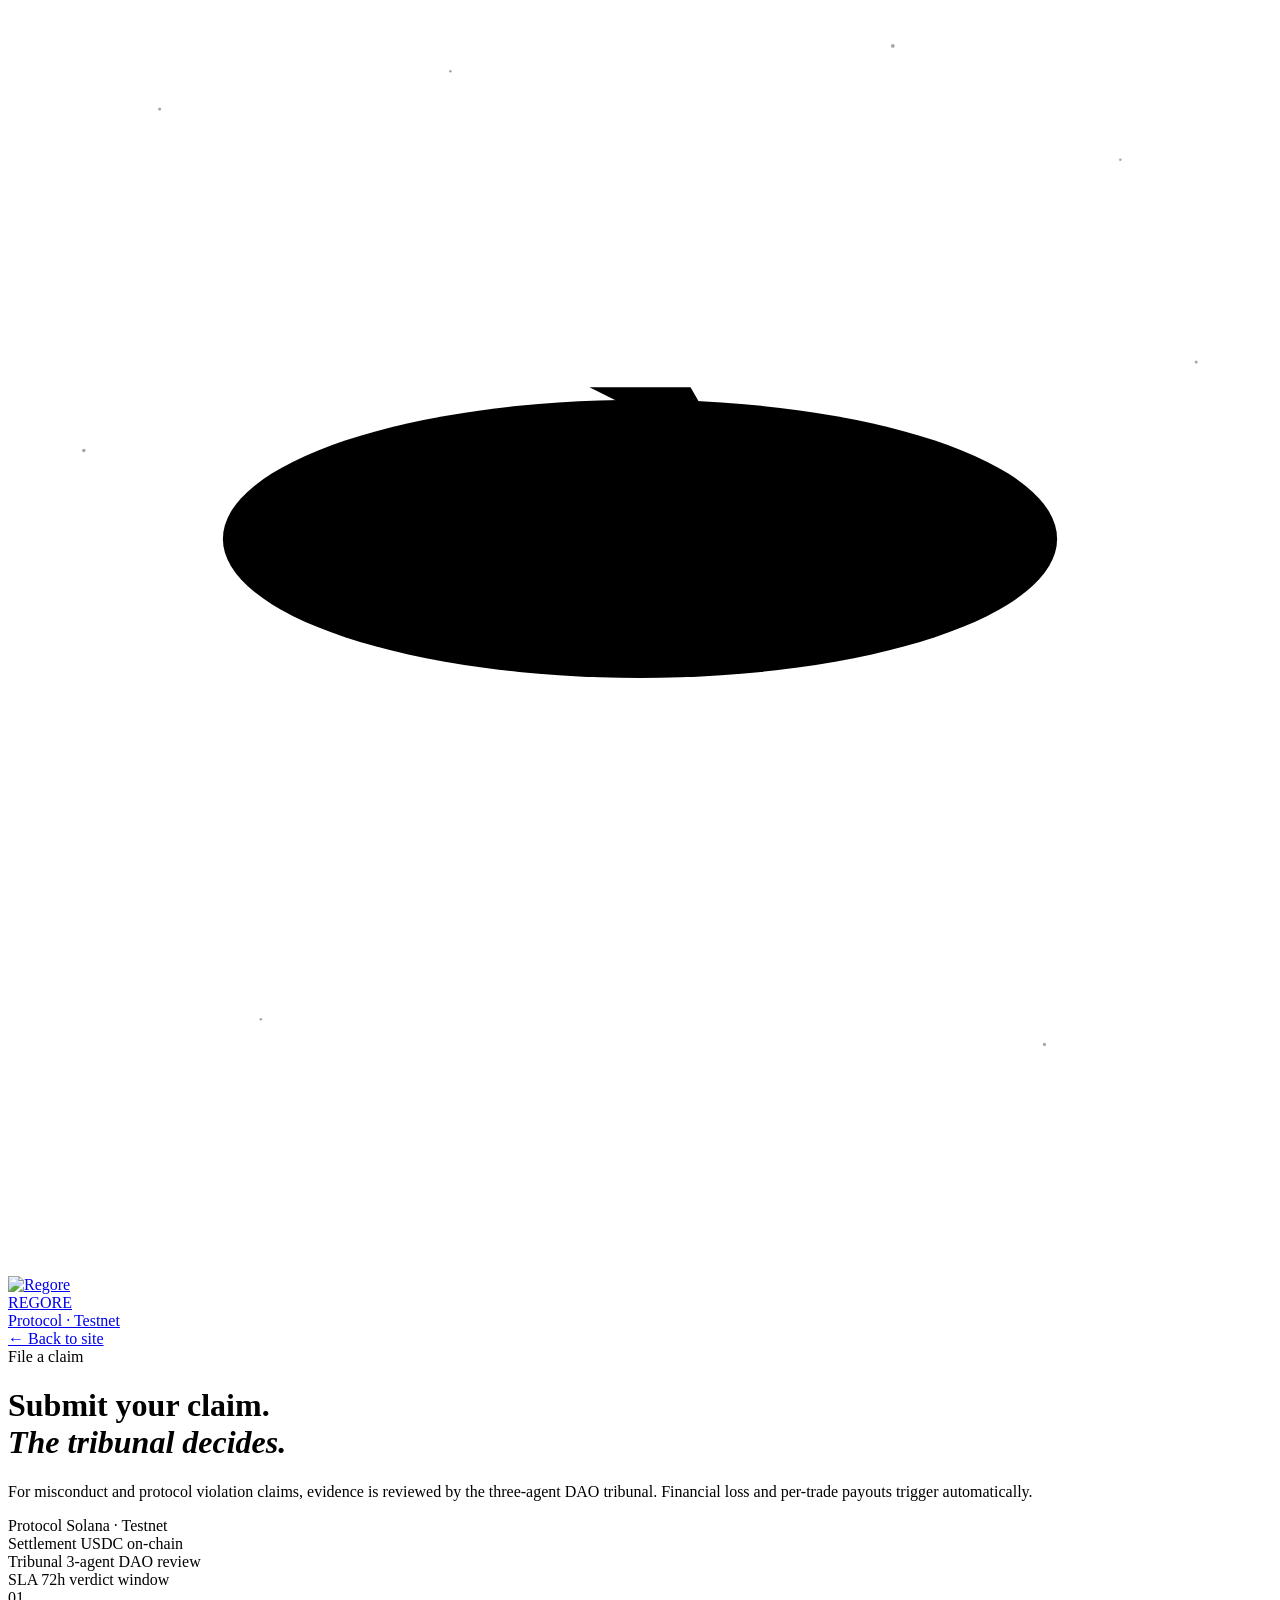
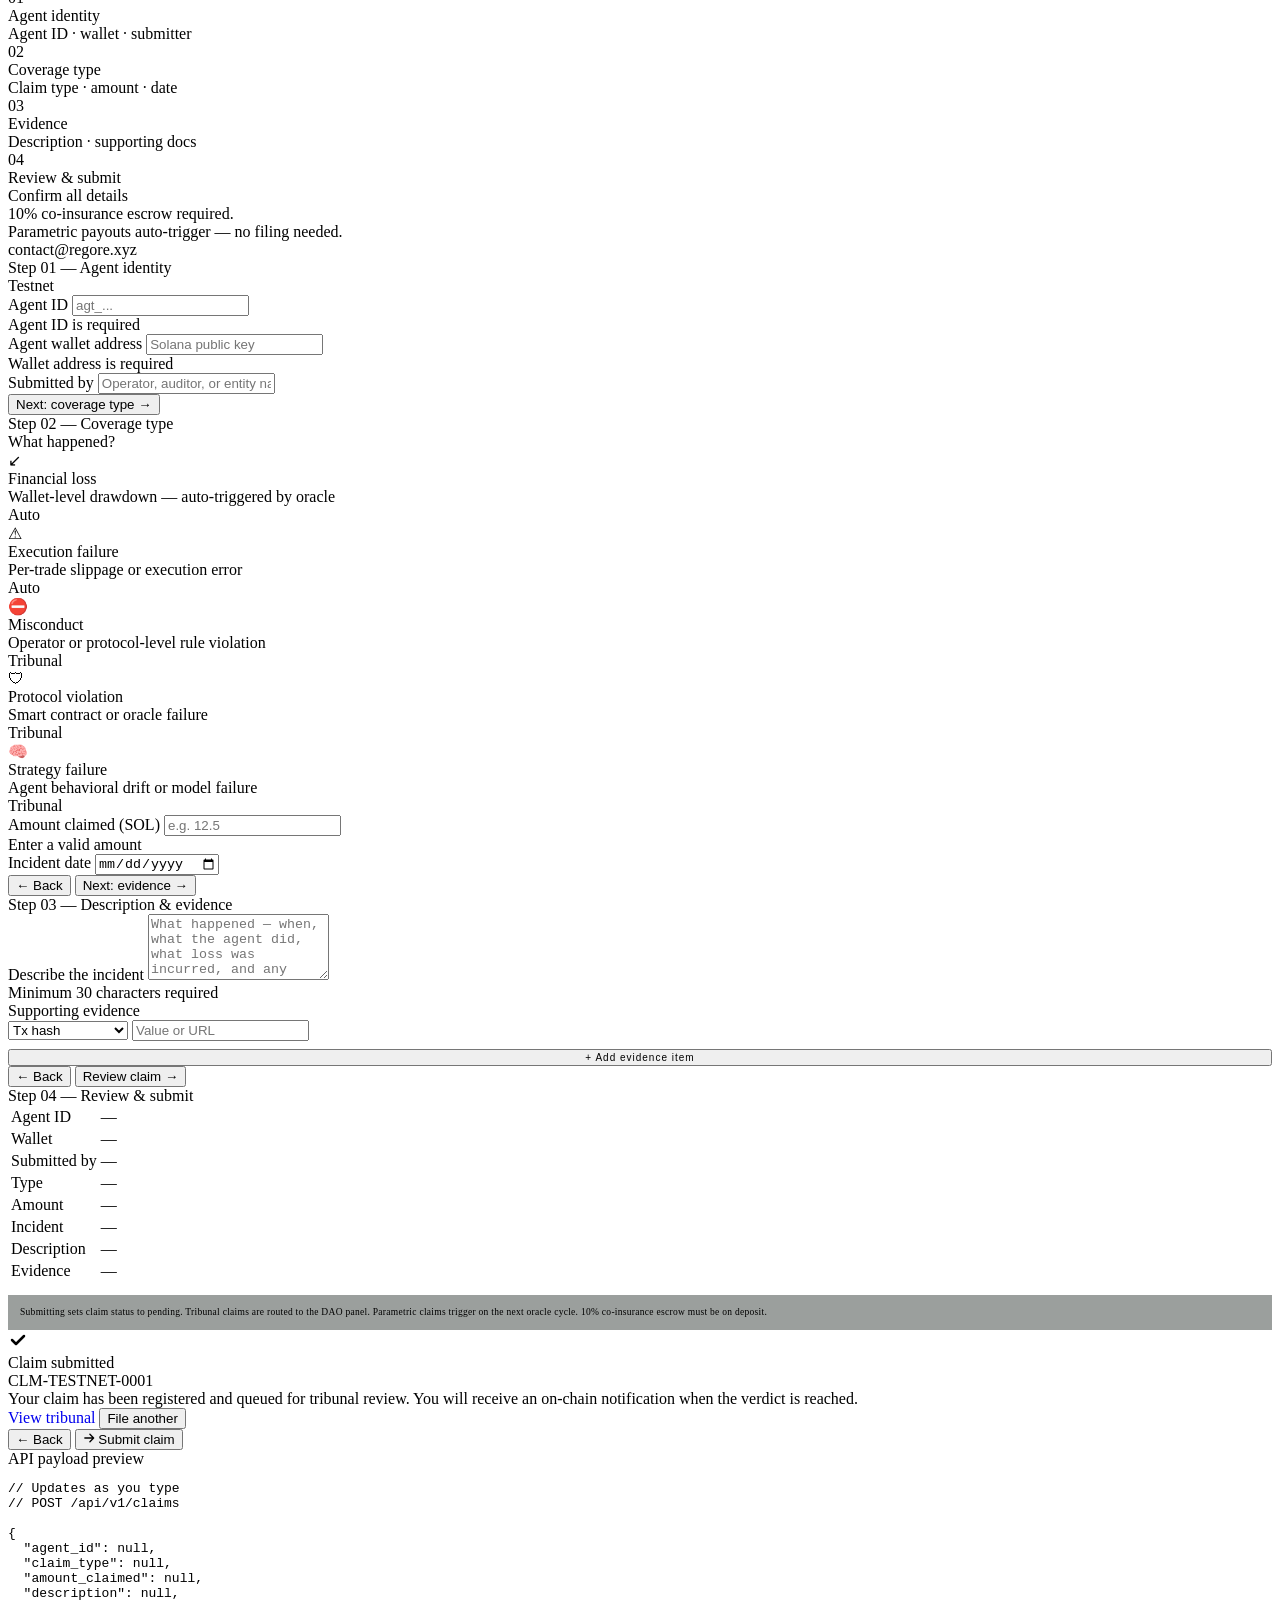
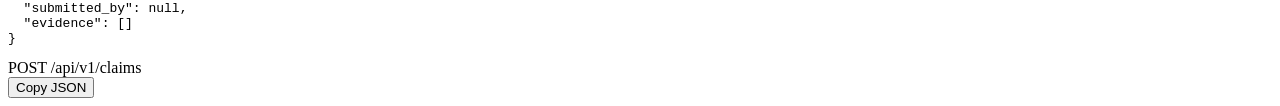
==== commit c48638fa: "Add files via upload" ====
--- a/ops.html
+++ b/ops.html
@@ -3,1458 +3,284 @@
 <head>
 <meta charset="UTF-8"/>
 <meta name="viewport" content="width=device-width, initial-scale=1.0"/>
-<title>Regore — Admin</title>
-<style>
-/* ── DARK THEME (default) ── */
-:root {
-  --bg:        #141618;
-  --bg-1:      #1A1D20;
-  --bg-2:      #1F2326;
-  --bg-3:      #252A2E;
-  --bg-4:      #2C3338;
-  --surface:   #1F2326;
-  --surface-2: #252A2E;
-  --accent:    #0E8F8F;
-  --accent-b:  #12ADAD;
-  --accent-s:  rgba(14,143,143,.12);
-  --green:     #3DD68C;
-  --green-b:   #7DFFC7;
-  --amber:     #F0B050;
-  --red:       #E07070;
-  --purple:    #A78BFA;
-  --ink:       #E8EAED;
-  --ink-d:     #B0BEC5;
-  --ink-m:     #6B7A82;
-  --ink-f:     #404D55;
-  --line:      rgba(255,255,255,.055);
-  --line-2:    rgba(255,255,255,.09);
-  --line-3:    rgba(255,255,255,.15);
-  --shadow:    rgba(0,0,0,.35);
-  --r:         7px;
-  --r-lg:      11px;
-  --mono:      'JetBrains Mono', 'Fira Code', monospace;
-  --sans:      'Barlow Condensed', 'DIN Condensed', system-ui, sans-serif;
-  --nav-w:     224px;
-}
-
-/* ── LIGHT THEME ── */
-html.light {
-  --bg:        #F2F4F6;
-  --bg-1:      #FFFFFF;
-  --bg-2:      #F7F9FA;
-  --bg-3:      #EEF1F4;
-  --bg-4:      #E4E9EE;
-  --surface:   #FFFFFF;
-  --surface-2: #F7F9FA;
-  --accent:    #0A7A7A;
-  --accent-b:  #0E9090;
-  --accent-s:  rgba(10,122,122,.08);
-  --green:     #1FAD6A;
-  --green-b:   #16C97A;
-  --amber:     #C87D10;
-  --red:       #C04040;
-  --purple:    #7C3AED;
-  --ink:       #1A2025;
-  --ink-d:     #374550;
-  --ink-m:     #64757F;
-  --ink-f:     #A0ADB5;
-  --line:      rgba(0,0,0,.07);
-  --line-2:    rgba(0,0,0,.11);
-  --line-3:    rgba(0,0,0,.18);
-  --shadow:    rgba(0,0,0,.10);
-}
-
-@import url('https://fonts.googleapis.com/css2?family=Barlow+Condensed:wght@300;400;500;600;700&family=JetBrains+Mono:wght@400;500;600&display=swap');
-
-*, *::before, *::after { box-sizing: border-box; margin: 0; padding: 0; }
-
-html, body { height: 100%; }
-
-body {
-  background: var(--bg);
-  color: var(--ink);
-  font-family: var(--sans);
-  font-size: 14px;
-  line-height: 1.5;
-  display: flex;
-  overflow: hidden;
-}
-
-/* ── SCROLLBAR ── */
-::-webkit-scrollbar { width: 4px; }
-::-webkit-scrollbar-track { background: transparent; }
-::-webkit-scrollbar-thumb { background: var(--line-2); border-radius: 4px; }
-
-/* ─────────────────────────────────────
-   SIDEBAR NAV
-───────────────────────────────────── */
-.sidebar {
-  width: var(--nav-w);
-  flex-shrink: 0;
-  background: var(--bg-1);
-  border-right: 1px solid var(--line);
-  display: flex;
-  flex-direction: column;
-  height: 100vh;
-  position: fixed;
-  top: 0; left: 0;
-  z-index: 100;
-}
-
-.sidebar-logo {
-  padding: 20px 20px 16px;
-  border-bottom: 1px solid var(--line);
-  display: flex;
-  align-items: center;
-  gap: 10px;
-}
-.sidebar-logo-mark {
-  width: 28px; height: 28px;
-  background: linear-gradient(135deg, #0FA882, #0E8181);
-  border-radius: 5px;
-  display: flex; align-items: center; justify-content: center;
-  flex-shrink: 0;
-}
-.sidebar-logo-mark svg { width: 16px; height: 16px; }
-.sidebar-logo-text { font-family: var(--mono); font-size: 12px; font-weight: 600; letter-spacing: .12em; color: var(--ink); }
-.sidebar-logo-sub { font-family: var(--mono); font-size: 9px; color: var(--ink-m); letter-spacing: .14em; text-transform: uppercase; margin-top: 1px; }
-
-.sidebar-section { padding: 12px 12px 4px; }
-.sidebar-section-label {
-  font-family: var(--mono); font-size: 9px; color: var(--ink-f);
-  letter-spacing: .2em; text-transform: uppercase; padding: 0 8px 6px;
-}
-
-.nav-item {
-  display: flex; align-items: center; gap: 9px;
-  padding: 8px 10px; border-radius: var(--r);
-  cursor: pointer; transition: all .18s;
-  font-family: var(--mono); font-size: 11px; color: var(--ink-m);
-  letter-spacing: .04em; border: none; background: none;
-  width: 100%; text-align: left;
-}
-.nav-item:hover { background: var(--accent-s); color: var(--ink-d); }
-.nav-item.active { background: var(--accent-s); color: var(--accent-b); border: 1px solid var(--accent); }
-.nav-item svg { width: 14px; height: 14px; flex-shrink: 0; opacity: .7; }
-.nav-item.active svg { opacity: 1; }
-.nav-badge {
-  margin-left: auto; font-size: 9px; padding: 2px 6px;
-  background: var(--accent-s); border: 1px solid var(--line-2);
-  border-radius: 10px; color: var(--accent-b); font-weight: 600;
-}
-.nav-badge.red { background: rgba(233,112,112,.12); border-color: rgba(233,112,112,.25); color: var(--red); }
-.nav-badge.amber { background: rgba(240,176,80,.12); border-color: rgba(240,176,80,.25); color: var(--amber); }
-
-.sidebar-footer {
-  margin-top: auto;
-  padding: 14px 12px;
-  border-top: 1px solid var(--line);
-}
-.sidebar-status {
-  display: flex; align-items: center; gap: 8px;
-  font-family: var(--mono); font-size: 10px; color: var(--ink-m);
-}
-.status-dot { width: 6px; height: 6px; border-radius: 50%; background: var(--green); flex-shrink: 0; animation: pulse-dot 2s ease-in-out infinite; }
-@keyframes pulse-dot { 0%,100%{opacity:1} 50%{opacity:.4} }
-
-/* ─────────────────────────────────────
-   MAIN CONTENT
-───────────────────────────────────── */
-.main {
-  margin-left: var(--nav-w);
-  flex: 1;
-  height: 100vh;
-  overflow-y: auto;
-  display: flex;
-  flex-direction: column;
-}
-
-.topbar {
-  padding: 0 28px;
-  height: 56px;
-  border-bottom: 1px solid var(--line);
-  display: flex; align-items: center; justify-content: space-between;
-  background: color-mix(in srgb, var(--bg-1) 85%, transparent);
-  position: sticky; top: 0; z-index: 50;
-  backdrop-filter: blur(12px);
-  flex-shrink: 0;
-}
-.topbar-title { font-family: var(--mono); font-size: 11px; color: var(--ink-d); letter-spacing: .12em; text-transform: uppercase; }
-.topbar-right { display: flex; align-items: center; gap: 12px; }
-.api-badge {
-  font-family: var(--mono); font-size: 9px; color: var(--ink-m);
-  padding: 4px 10px; border: 1px solid var(--line); border-radius: 20px;
-  letter-spacing: .1em;
-}
-.topbar-btn {
-  font-family: var(--mono); font-size: 10px; padding: 6px 14px;
-  background: linear-gradient(135deg, #0FA882, #0A6B5E);
-  color: #fff; border: none; border-radius: var(--r); cursor: pointer;
-  letter-spacing: .08em; font-weight: 600; transition: all .18s;
-}
-.topbar-btn:hover { opacity: .85; transform: translateY(-1px); }
-
-.content { padding: 28px; flex: 1; }
-
-/* ─────────────────────────────────────
-   PAGES (show/hide)
-───────────────────────────────────── */
-.page { display: none; }
-.page.active { display: block; }
-
-/* ─────────────────────────────────────
-   STAT CARDS ROW
-───────────────────────────────────── */
-.stats-grid { display: grid; grid-template-columns: repeat(4, 1fr); gap: 14px; margin-bottom: 24px; }
-.stat-card {
-  background: var(--surface);
-  border: 1px solid var(--line-2);
-  border-radius: var(--r-lg);
-  padding: 18px 20px;
-  position: relative; overflow: hidden;
-}
-.stat-card::before {
-  content: ''; position: absolute; top: 0; left: 0; right: 0; height: 2px;
-  background: var(--card-accent, linear-gradient(90deg, var(--accent), var(--green)));
-}
-.stat-label { font-family: var(--mono); font-size: 9px; color: var(--ink-m); letter-spacing: .18em; text-transform: uppercase; margin-bottom: 8px; }
-.stat-val { font-family: var(--mono); font-size: 26px; font-weight: 600; color: var(--ink); line-height: 1; }
-.stat-sub { font-family: var(--mono); font-size: 10px; color: var(--ink-m); margin-top: 6px; }
-.stat-sub .up { color: var(--green); }
-.stat-sub .dn { color: var(--red); }
-
-/* ─────────────────────────────────────
-   TABLE
-───────────────────────────────────── */
-.panel {
-  background: var(--surface);
-  border: 1px solid var(--line-2);
-  border-radius: var(--r-lg);
-  overflow: hidden;
-  margin-bottom: 20px;
-}
-.panel-head {
-  padding: 14px 20px;
-  border-bottom: 1px solid var(--line);
-  display: flex; align-items: center; justify-content: space-between;
-  background: var(--surface-2);
-}
-.panel-title { font-family: var(--mono); font-size: 10px; color: var(--ink-d); letter-spacing: .16em; text-transform: uppercase; display: flex; align-items: center; gap: 8px; }
-.panel-title svg { width: 12px; height: 12px; opacity: .7; }
-.panel-actions { display: flex; gap: 8px; }
-.panel-btn {
-  font-family: var(--mono); font-size: 9px; padding: 5px 12px;
-  border: 1px solid var(--line-2); border-radius: var(--r);
-  background: transparent; color: var(--ink-m); cursor: pointer;
-  letter-spacing: .08em; transition: all .18s;
-}
-.panel-btn:hover { border-color: var(--accent); color: var(--accent-b); }
-.panel-btn.active { background: var(--accent-s); border-color: var(--accent); color: var(--accent-b); }
-
-.data-table { width: 100%; border-collapse: collapse; }
-.data-table th {
-  font-family: var(--mono); font-size: 9px; color: var(--ink-f);
-  letter-spacing: .18em; text-transform: uppercase;
-  padding: 10px 20px; text-align: left;
-  border-bottom: 1px solid var(--line);
-  background: var(--bg-2);
-}
-.data-table td { padding: 12px 20px; border-bottom: 1px solid var(--line); font-family: var(--mono); font-size: 11px; }
-.data-table tr:last-child td { border-bottom: none; }
-.data-table tr:hover td { background: var(--accent-s); }
-.data-table td.mono { font-family: var(--mono); color: var(--ink-d); }
-
-/* Score bar */
-.score-cell { display: flex; align-items: center; gap: 10px; }
-.score-bar { flex: 1; height: 4px; background: var(--line-2); border-radius: 2px; overflow: hidden; max-width: 80px; }
-.score-fill { height: 100%; border-radius: 2px; transition: width .6s ease; }
-.score-num { font-family: var(--mono); font-size: 11px; font-weight: 600; min-width: 28px; }
-
-/* Status pill */
-.pill {
-  display: inline-flex; align-items: center; gap: 4px;
-  padding: 3px 8px; border-radius: 10px;
-  font-family: var(--mono); font-size: 9px; letter-spacing: .08em; font-weight: 600;
-}
-.pill-active   { background: rgba(34,217,138,.10); border: 1px solid rgba(34,217,138,.25); color: var(--green); }
-.pill-paused   { background: rgba(240,176,80,.10); border: 1px solid rgba(240,176,80,.25); color: var(--amber); }
-.pill-suspended{ background: rgba(233,112,112,.10); border: 1px solid rgba(233,112,112,.25); color: var(--red); }
-.pill-pending  { background: rgba(192,132,252,.10); border: 1px solid rgba(192,132,252,.25); color: var(--purple); }
-.pill-approved { background: rgba(34,217,138,.10); border: 1px solid rgba(34,217,138,.25); color: var(--green); }
-.pill-denied   { background: rgba(233,112,112,.10); border: 1px solid rgba(233,112,112,.25); color: var(--red); }
-.pill-partial  { background: rgba(240,176,80,.10); border: 1px solid rgba(240,176,80,.25); color: var(--amber); }
-.pill-dot { width: 5px; height: 5px; border-radius: 50%; background: currentColor; }
-
-/* ─────────────────────────────────────
-   CHART (sparkline CSS bars)
-───────────────────────────────────── */
-.sparkline { display: flex; align-items: flex-end; gap: 3px; height: 40px; }
-.spark-bar {
-  flex: 1; border-radius: 2px 2px 0 0;
-  background: linear-gradient(180deg, var(--accent-b), var(--accent));
-  opacity: .7; transition: opacity .2s;
-  min-height: 3px;
-}
-.spark-bar:hover { opacity: 1; }
-
-/* Risk score color gradient */
-.risk-low    { background: var(--green); }
-.risk-med    { background: var(--amber); }
-.risk-high   { background: var(--red); }
-
-/* ─────────────────────────────────────
-   CLAIM DETAIL PANEL
-───────────────────────────────────── */
-.two-col { display: grid; grid-template-columns: 1fr 340px; gap: 20px; }
-.detail-card {
-  background: var(--surface);
-  border: 1px solid var(--line-2);
-  border-radius: var(--r-lg);
-  padding: 20px;
-}
-.detail-row { display: flex; justify-content: space-between; align-items: flex-start; padding: 9px 0; border-bottom: 1px solid var(--line); }
-.detail-row:last-child { border-bottom: none; }
-.detail-key { font-family: var(--mono); font-size: 9px; color: var(--ink-m); letter-spacing: .14em; text-transform: uppercase; }
-.detail-val { font-family: var(--mono); font-size: 11px; color: var(--ink); text-align: right; max-width: 200px; word-break: break-all; }
-
-/* Agent verdict boxes */
-.verdict-agents { display: flex; flex-direction: column; gap: 10px; }
-.verdict-agent {
-  border: 1px solid var(--line-2); border-radius: var(--r);
-  padding: 12px 14px; background: var(--bg-2);
-}
-.verdict-agent-head { display: flex; align-items: center; justify-content: space-between; margin-bottom: 6px; }
-.verdict-agent-name { font-family: var(--mono); font-size: 10px; color: var(--ink-d); font-weight: 600; letter-spacing: .06em; }
-.verdict-conf { font-family: var(--mono); font-size: 9px; color: var(--ink-m); }
-.verdict-text { font-family: var(--mono); font-size: 10px; color: var(--ink-m); line-height: 1.5; }
-
-/* ─────────────────────────────────────
-   EMPTY STATE
-───────────────────────────────────── */
-.empty { text-align: center; padding: 48px 20px; }
-.empty-icon { font-size: 28px; margin-bottom: 10px; opacity: .4; }
-.empty-text { font-family: var(--mono); font-size: 11px; color: var(--ink-m); letter-spacing: .06em; }
-
-/* ─────────────────────────────────────
-   SETTINGS PAGE
-───────────────────────────────────── */
-.settings-grid { display: grid; grid-template-columns: 1fr 1fr; gap: 20px; }
-.setting-group { margin-bottom: 18px; }
-.setting-label { font-family: var(--mono); font-size: 9px; color: var(--ink-m); letter-spacing: .16em; text-transform: uppercase; margin-bottom: 7px; display: block; }
-.setting-input {
-  width: 100%; background: var(--bg-2); border: 1px solid var(--line-2);
-  border-radius: var(--r); color: var(--ink); font-family: var(--mono); font-size: 12px;
-  padding: 9px 13px; outline: none; transition: border-color .18s;
-}
-.setting-input:focus { border-color: var(--accent); }
-.setting-input[type="range"] { padding: 6px 0; background: transparent; border: none; cursor: pointer; }
-.setting-note { font-family: var(--mono); font-size: 10px; color: var(--ink-f); margin-top: 5px; line-height: 1.5; }
-.save-btn {
-  font-family: var(--mono); font-size: 10px; padding: 9px 20px;
-  background: linear-gradient(135deg, #0FA882, #0A6B5E);
-  color: #fff; border: none; border-radius: var(--r); cursor: pointer;
-  letter-spacing: .1em; font-weight: 600; transition: all .18s; margin-top: 4px;
-}
-.save-btn:hover { opacity: .85; }
-
-/* ─────────────────────────────────────
-   TOAST
-───────────────────────────────────── */
-.toast-wrap { position: fixed; bottom: 24px; right: 24px; z-index: 9999; display: flex; flex-direction: column; gap: 8px; }
-.toast {
-  font-family: var(--mono); font-size: 11px; padding: 10px 16px;
-  background: var(--bg-1); border: 1px solid var(--line-2);
-  border-radius: var(--r); color: var(--ink-d); letter-spacing: .04em;
-  animation: toast-in .25s ease; pointer-events: none;
-}
-.toast.success { border-color: rgba(34,217,138,.3); color: var(--green); }
-.toast.error { border-color: rgba(233,112,112,.3); color: var(--red); }
-@keyframes toast-in { from{opacity:0;transform:translateY(8px)} to{opacity:1;transform:translateY(0)} }
-
-/* ─────────────────────────────────────
-   MISC
-───────────────────────────────────── */
-.section-head { display: flex; align-items: baseline; justify-content: space-between; margin-bottom: 16px; }
-.section-title { font-family: var(--sans); font-size: 20px; font-weight: 600; letter-spacing: .02em; color: var(--ink); }
-.section-sub { font-family: var(--mono); font-size: 10px; color: var(--ink-m); letter-spacing: .08em; }
-.grid-2 { display: grid; grid-template-columns: 1fr 1fr; gap: 16px; }
-
-a { color: inherit; text-decoration: none; }
-button { cursor: pointer; }
-
-/* ─────────────────────────────────────
-   API KEY MODAL
-───────────────────────────────────── */
-.modal-backdrop {
-  position: fixed; inset: 0; background: rgba(0,0,0,.6);
-  z-index: 200; display: flex; align-items: center; justify-content: center;
-  backdrop-filter: blur(6px);
-}
-.modal {
-  background: var(--bg-1); border: 1px solid var(--line-2);
-  border-radius: var(--r-lg); padding: 32px; width: 420px; max-width: calc(100vw - 40px);
-}
-.modal-title { font-family: var(--mono); font-size: 12px; color: var(--ink); letter-spacing: .12em; text-transform: uppercase; margin-bottom: 6px; }
-.modal-sub { font-family: var(--mono); font-size: 10px; color: var(--ink-m); margin-bottom: 22px; line-height: 1.6; }
-.modal-actions { display: flex; gap: 10px; margin-top: 20px; justify-content: flex-end; }
-.modal-cancel { font-family: var(--mono); font-size: 10px; padding: 8px 16px; background: transparent; border: 1px solid var(--line-2); color: var(--ink-m); border-radius: var(--r); cursor: pointer; transition: all .18s; }
-.modal-cancel:hover { border-color: var(--line-3); color: var(--ink); }
-
-/* ─────────────────────────────────────
-   THEME TOGGLE
-───────────────────────────────────── */
-.theme-toggle {
-  display: flex; align-items: center;
-  width: 100%; padding: 7px 10px;
-  background: var(--bg-2); border: 1px solid var(--line-2);
-  border-radius: var(--r); cursor: pointer; transition: all .2s;
-  font-family: var(--mono); font-size: 10px; color: var(--ink-m);
-  letter-spacing: .06em; gap: 7px;
-}
-.theme-toggle:hover { border-color: var(--accent); color: var(--accent-b); background: var(--accent-s); }
-.theme-icon-dark, .theme-icon-light { display: flex; align-items: center; gap: 7px; }
-
-/* Transition all theme changes smoothly */
-body, .sidebar, .topbar, .panel, .stat-card, .data-table th,
-.data-table td, .setting-input, .modal, .nav-item, .panel-btn {
-  transition: background .22s ease, color .22s ease, border-color .22s ease;
-}
-
-/* ─────────────────────────────────────
-   RESPONSIVE
-───────────────────────────────────── */
-@media(max-width:900px) {
-  .stats-grid { grid-template-columns: repeat(2,1fr); }
-  .two-col { grid-template-columns: 1fr; }
-  .settings-grid { grid-template-columns: 1fr; }
-}
-</style>
+<title>Regore — File a claim</title>
+<meta name="description" content="File an insurance claim for your AI trading agent on the Regore protocol."/>
+<meta property="og:title" content="Regore — File a claim"/>
+<meta property="og:image" content="https://regore.xyz/thumbnail.png"/>
+<meta name="twitter:card" content="summary_large_image"/>
+<meta name="twitter:image" content="https://regore.xyz/thumbnail.png"/>
+<link rel="icon" type="image/png" href="images/favicon.png"/>
+<link rel="preconnect" href="https://fonts.googleapis.com"/>
+<link rel="preconnect" href="https://fonts.gstatic.com" crossorigin/>
+<link href="https://fonts.googleapis.com/css2?family=Barlow+Condensed:wght@300;400;500;600;700&family=JetBrains+Mono:wght@400;500;600&family=Syne:wght@400;500;600;700;800&display=swap" rel="stylesheet"/>
+  <link rel="stylesheet" href="css/claim.css"/>
 </head>
 <body>
 
-<!-- SIDEBAR -->
-<aside class="sidebar">
-  <div class="sidebar-logo">
-    <div class="sidebar-logo-mark">
-      <svg viewBox="0 0 16 16" fill="none"><polygon points="8,1 13,4.5 13,11.5 8,15 3,11.5 3,4.5" stroke="#7DFFC7" stroke-width="1.2" fill="none"/><line x1="8" y1="1" x2="8" y2="15" stroke="#7DFFC7" stroke-width=".7" opacity=".4"/><line x1="3" y1="8" x2="13" y2="8" stroke="#7DFFC7" stroke-width=".7" opacity=".4"/></svg>
-    </div>
+<div id="bg-base"></div>
+<div id="bg-scene" aria-hidden="true">
+  <div class="bg-orb bg-orb-a"></div>
+  <div class="bg-orb bg-orb-b"></div>
+  <div class="bg-orb bg-orb-c"></div>
+  <svg class="bg-geo" viewBox="0 0 1000 1000" xmlns="http://www.w3.org/2000/svg" preserveAspectRatio="xMidYMid meet">
+    <g class="geo-central">
+      <polygon class="geo-poly geo-poly-1" points="500,320 580,370 580,470 500,520 420,470 420,370"/>
+      <polygon class="geo-poly" points="500,320 580,370 540,300 460,300"/>
+      <line class="geo-line" x1="500" y1="320" x2="500" y2="520"/>
+      <line class="geo-line" x1="500" y1="240" x2="500" y2="320"/>
+      <line class="geo-line" x1="580" y1="420" x2="660" y2="420"/>
+    </g>
+    <ellipse class="geo-ring geo-ring-1" cx="500" cy="420" rx="200" ry="80"/>
+    <ellipse class="geo-ring geo-ring-2" cx="500" cy="420" rx="260" ry="60"/>
+    <ellipse class="geo-ring geo-ring-3" cx="500" cy="420" rx="330" ry="110"/>
+    <g class="geo-stars" opacity="0.35">
+      <circle cx="120" cy="80" r="1.2"/><circle cx="880" cy="120" r="1"/><circle cx="60" cy="350" r="1.4"/>
+      <circle cx="940" cy="280" r="1.2"/><circle cx="200" cy="800" r="1"/><circle cx="820" cy="820" r="1.3"/>
+      <circle cx="350" cy="50" r="1"/><circle cx="700" cy="30" r="1.5"/>
+    </g>
+    <line class="geo-flow-line" x1="500" y1="240" x2="760" y2="170"/>
+    <line class="geo-flow-line" x1="360" y1="380" x2="200" y2="340"/>
+  </svg>
+</div>
+
+<!-- NAV -->
+<nav class="nav">
+  <a class="nav-logo" href="https://regore.xyz">
+    <img src="images/logo-white.png" alt="Regore"/>
     <div>
-      <div class="sidebar-logo-text">REGORE</div>
-      <div class="sidebar-logo-sub">Admin · Testnet</div>
+      <div class="nav-logo-name">REGORE</div>
+      <div class="nav-logo-tag">Protocol · Testnet</div>
+    </div>
+  </a>
+  <a class="nav-back" href="https://regore.xyz">← Back to site</a>
+</nav>
+
+<!-- APP GRID -->
+<div class="app">
+
+  <!-- LEFT: info + step list -->
+  <div class="left-panel">
+    <div class="claim-eyebrow">File a claim</div>
+    <h1 class="claim-title">Submit your claim.<br/><em>The tribunal decides.</em></h1>
+    <p class="claim-sub">For misconduct and protocol violation claims, evidence is reviewed by the three-agent DAO tribunal. Financial loss and per-trade payouts trigger automatically.</p>
+
+    <div class="info-chips">
+      <div class="info-chip">Protocol <span>Solana · Testnet</span></div>
+      <div class="info-chip">Settlement <span>USDC on-chain</span></div>
+      <div class="info-chip">Tribunal <span>3-agent DAO review</span></div>
+      <div class="info-chip">SLA <span>72h verdict window</span></div>
+    </div>
+
+    <div class="steps-list" id="stepsList">
+      <div class="step-item active" id="si-1" onclick="claimGoStep(1)">
+        <div class="step-num">01</div>
+        <div><div class="step-label">Agent identity</div><div class="step-desc">Agent ID · wallet · submitter</div></div>
+      </div>
+      <div class="step-item" id="si-2" onclick="claimGoStep(2)">
+        <div class="step-num">02</div>
+        <div><div class="step-label">Coverage type</div><div class="step-desc">Claim type · amount · date</div></div>
+      </div>
+      <div class="step-item" id="si-3" onclick="claimGoStep(3)">
+        <div class="step-num">03</div>
+        <div><div class="step-label">Evidence</div><div class="step-desc">Description · supporting docs</div></div>
+      </div>
+      <div class="step-item" id="si-4" onclick="claimGoStep(4)">
+        <div class="step-num">04</div>
+        <div><div class="step-label">Review &amp; submit</div><div class="step-desc">Confirm all details</div></div>
+      </div>
+    </div>
+
+    <div class="left-footer">
+      10% co-insurance escrow required.<br/>
+      Parametric payouts auto-trigger — no filing needed.<br/>
+      <a href="mailto:contact@regore.xyz" style="color:var(--accent-bright);text-decoration:none">contact@regore.xyz</a>
     </div>
   </div>
 
-  <div class="sidebar-section">
-    <div class="sidebar-section-label">Overview</div>
-    <button class="nav-item active" onclick="nav('overview',this)">
-      <svg viewBox="0 0 14 14" fill="none"><rect x="1" y="1" width="5" height="5" rx="1" stroke="currentColor" stroke-width="1.2"/><rect x="8" y="1" width="5" height="5" rx="1" stroke="currentColor" stroke-width="1.2"/><rect x="1" y="8" width="5" height="5" rx="1" stroke="currentColor" stroke-width="1.2"/><rect x="8" y="8" width="5" height="5" rx="1" stroke="currentColor" stroke-width="1.2"/></svg>
-      Dashboard
-    </button>
+  <!-- CENTER: form steps -->
+  <div class="center-panel">
+
+    <!-- Step 1 -->
+    <div class="step-panel active" id="sp-1">
+      <div class="panel-head">
+        Step 01 — Agent identity
+        <div class="panel-head-badge"><div class="pulse"></div>Testnet</div>
+      </div>
+      <div class="cf-field">
+        <label class="cf-label" for="cf-agent-id">Agent ID</label>
+        <input class="cf-input" id="cf-agent-id" type="text" placeholder="agt_..." autocomplete="off" spellcheck="false"/>
+        <div class="cf-err" id="cf-err-agent">Agent ID is required</div>
+      </div>
+      <div class="cf-field">
+        <label class="cf-label" for="cf-wallet">Agent wallet address</label>
+        <input class="cf-input" id="cf-wallet" type="text" placeholder="Solana public key" spellcheck="false"/>
+        <div class="cf-err" id="cf-err-wallet">Wallet address is required</div>
+      </div>
+      <div class="cf-field">
+        <label class="cf-label" for="cf-submitter">Submitted by</label>
+        <input class="cf-input" id="cf-submitter" type="text" placeholder="Operator, auditor, or entity name"/>
+      </div>
+      <div class="panel-nav">
+        <span></span>
+        <button class="btn-next" onclick="claimNext(2)">Next: coverage type →</button>
+      </div>
+    </div>
+
+    <!-- Step 2 -->
+    <div class="step-panel" id="sp-2">
+      <div class="panel-head">Step 02 — Coverage type</div>
+      <div class="cf-field">
+        <label class="cf-label">What happened?</label>
+        <div class="ctype-grid">
+          <div class="ctype-pill" data-type="loss_event" onclick="claimSelectType(this)">
+            <div class="ctype-pill-icon">↙</div>
+            <div style="flex:1"><div class="ctype-pill-name">Financial loss</div><div class="ctype-pill-desc">Wallet-level drawdown — auto-triggered by oracle</div></div>
+            <span class="ctype-pill-badge badge-auto">Auto</span>
+          </div>
+          <div class="ctype-pill" data-type="execution_failure" onclick="claimSelectType(this)">
+            <div class="ctype-pill-icon">⚠</div>
+            <div style="flex:1"><div class="ctype-pill-name">Execution failure</div><div class="ctype-pill-desc">Per-trade slippage or execution error</div></div>
+            <span class="ctype-pill-badge badge-auto">Auto</span>
+          </div>
+          <div class="ctype-pill" data-type="misconduct" onclick="claimSelectType(this)">
+            <div class="ctype-pill-icon">⛔</div>
+            <div style="flex:1"><div class="ctype-pill-name">Misconduct</div><div class="ctype-pill-desc">Operator or protocol-level rule violation</div></div>
+            <span class="ctype-pill-badge badge-hybrid">Tribunal</span>
+          </div>
+          <div class="ctype-pill" data-type="protocol_violation" onclick="claimSelectType(this)">
+            <div class="ctype-pill-icon">🛡</div>
+            <div style="flex:1"><div class="ctype-pill-name">Protocol violation</div><div class="ctype-pill-desc">Smart contract or oracle failure</div></div>
+            <span class="ctype-pill-badge badge-hybrid">Tribunal</span>
+          </div>
+          <div class="ctype-pill" data-type="strategy_failure" onclick="claimSelectType(this)">
+            <div class="ctype-pill-icon">🧠</div>
+            <div style="flex:1"><div class="ctype-pill-name">Strategy failure</div><div class="ctype-pill-desc">Agent behavioral drift or model failure</div></div>
+            <span class="ctype-pill-badge badge-hybrid">Tribunal</span>
+          </div>
+        </div>
+        <div class="cf-err" id="cf-err-type" style="display:none">Select a claim type</div>
+      </div>
+      <div class="cf-row">
+        <div class="cf-field">
+          <label class="cf-label" for="cf-amount">Amount claimed (SOL)</label>
+          <input class="cf-input" id="cf-amount" type="number" step="0.001" min="0.001" placeholder="e.g. 12.5"/>
+          <div class="cf-err" id="cf-err-amount">Enter a valid amount</div>
+        </div>
+        <div class="cf-field">
+          <label class="cf-label" for="cf-incident">Incident date</label>
+          <input class="cf-input" id="cf-incident" type="date"/>
+        </div>
+      </div>
+      <div class="panel-nav">
+        <button class="btn-back" onclick="claimBack(1)">← Back</button>
+        <button class="btn-next" onclick="claimNext(3)">Next: evidence →</button>
+      </div>
+    </div>
+
+    <!-- Step 3 -->
+    <div class="step-panel" id="sp-3">
+      <div class="panel-head">Step 03 — Description &amp; evidence</div>
+      <div class="cf-field">
+        <label class="cf-label" for="cf-description">Describe the incident</label>
+        <textarea class="cf-textarea" id="cf-description" rows="4" placeholder="What happened — when, what the agent did, what loss was incurred, and any relevant on-chain context."></textarea>
+        <div class="cf-err" id="cf-err-desc">Minimum 30 characters required</div>
+      </div>
+      <div class="cf-field">
+        <label class="cf-label">Supporting evidence</label>
+        <div class="ev-list" id="cf-ev-list"></div>
+        <div class="cf-row">
+          <select class="cf-select" id="cf-ev-type">
+            <option value="tx_hash">Tx hash</option>
+            <option value="screenshot">Screenshot URL</option>
+            <option value="log_export">Log export</option>
+            <option value="external_audit">External audit</option>
+            <option value="oracle_data">Oracle data</option>
+          </select>
+          <input class="cf-input" id="cf-ev-val" type="text" placeholder="Value or URL"/>
+        </div>
+        <button class="btn-back" style="margin-top:8px;width:100%;text-align:center;letter-spacing:.1em;font-size:10px" onclick="claimAddEvidence()">+ Add evidence item</button>
+      </div>
+      <div class="panel-nav">
+        <button class="btn-back" onclick="claimBack(2)">← Back</button>
+        <button class="btn-next" onclick="claimNext(4)">Review claim →</button>
+      </div>
+    </div>
+
+    <!-- Step 4 -->
+    <div class="step-panel" id="sp-4">
+      <div class="panel-head">Step 04 — Review &amp; submit</div>
+      <div id="cf-review-body">
+        <table class="review-table">
+          <tr><td>Agent ID</td><td id="rv-agent">—</td></tr>
+          <tr><td>Wallet</td><td id="rv-wallet">—</td></tr>
+          <tr><td>Submitted by</td><td id="rv-submitter">—</td></tr>
+          <tr><td>Type</td><td id="rv-type">—</td></tr>
+          <tr><td>Amount</td><td id="rv-amount">—</td></tr>
+          <tr><td>Incident</td><td id="rv-incident">—</td></tr>
+          <tr><td>Description</td><td id="rv-desc" style="white-space:pre-wrap;max-height:60px;overflow:hidden;text-overflow:ellipsis">—</td></tr>
+          <tr><td>Evidence</td><td id="rv-evidence">—</td></tr>
+        </table>
+        <div style="margin-top:12px;padding:10px 12px;border:1px solid var(--line);border-radius:var(--r-sm);background:rgba(5,15,10,.4);font-family:var(--mono);font-size:9.5px;color:var(--ink-muted);line-height:1.6;letter-spacing:.03em">
+          Submitting sets claim status to <span style="color:var(--accent)">pending</span>. Tribunal claims are routed to the DAO panel. Parametric claims trigger on the next oracle cycle. 10% co-insurance escrow must be on deposit.
+        </div>
+      </div>
+      <div class="claim-success" id="cf-success">
+        <div class="success-check">
+          <svg width="20" height="20" viewBox="0 0 20 20" fill="none"><polyline points="4 10 8 14 16 6" stroke="currentColor" stroke-width="2.5" stroke-linecap="round" stroke-linejoin="round"/></svg>
+        </div>
+        <div class="success-title">Claim submitted</div>
+        <div class="success-id" id="cf-success-id">CLM-TESTNET-0001</div>
+        <div class="success-note">Your claim has been registered and queued for tribunal review. You will receive an on-chain notification when the verdict is reached.</div>
+        <div class="success-actions">
+          <a href="https://regore.xyz#infrastructure" class="btn-back" style="text-decoration:none">View tribunal</a>
+          <button class="btn-next" onclick="claimReset()">File another</button>
+        </div>
+      </div>
+      <div class="panel-nav" id="cf-review-nav">
+        <button class="btn-back" onclick="claimBack(3)">← Back</button>
+        <button class="btn-submit" onclick="claimSubmit()">
+          <svg width="12" height="12" viewBox="0 0 13 13" fill="none"><path d="M2 6.5h9M7.5 2.5l4 4-4 4" stroke="currentColor" stroke-width="1.5" stroke-linecap="round" stroke-linejoin="round"/></svg>
+          Submit claim
+        </button>
+      </div>
+    </div>
+
+  </div><!-- /center-panel -->
+
+  <!-- RIGHT: terminal -->
+  <div class="right-panel">
+    <div class="term-head">
+      <div class="term-dots">
+        <div class="term-dot" style="background:#E97070"></div>
+        <div class="term-dot" style="background:#F0B050"></div>
+        <div class="term-dot" style="background:#22D98A"></div>
+      </div>
+      <div class="term-title">API payload preview</div>
+    </div>
+    <div class="term-body">
+      <pre id="cf-term-pre"><span class="term-comment">// Updates as you type</span>
+<span class="term-comment">// POST /api/v1/claims</span>
+
+{
+  <span class="term-key">"agent_id"</span>: <span class="term-null">null</span>,
+  <span class="term-key">"claim_type"</span>: <span class="term-null">null</span>,
+  <span class="term-key">"amount_claimed"</span>: <span class="term-null">null</span>,
+  <span class="term-key">"description"</span>: <span class="term-null">null</span>,
+  <span class="term-key">"submitted_by"</span>: <span class="term-null">null</span>,
+  <span class="term-key">"evidence"</span>: []
+}</pre>
+    </div>
+    <div class="term-footer">
+      <div class="term-route">
+        <span class="term-method">POST</span>
+        <span class="term-path">/api/v1/claims</span>
+      </div>
+      <button class="term-copy-btn" onclick="claimCopyPayload()">Copy JSON</button>
+    </div>
   </div>
 
-  <div class="sidebar-section">
-    <div class="sidebar-section-label">Protocol</div>
-    <button class="nav-item" onclick="nav('agents',this)">
-      <svg viewBox="0 0 14 14" fill="none"><circle cx="7" cy="5" r="3" stroke="currentColor" stroke-width="1.2"/><path d="M1 13c0-3.3 2.7-5 6-5s6 1.7 6 5" stroke="currentColor" stroke-width="1.2" stroke-linecap="round"/></svg>
-      Agents
-      <span class="nav-badge" id="badge-agents">12</span>
-    </button>
-    <button class="nav-item" onclick="nav('scores',this)">
-      <svg viewBox="0 0 14 14" fill="none"><polyline points="1,10 4,6 7,8 10,3 13,5" stroke="currentColor" stroke-width="1.2" stroke-linecap="round" stroke-linejoin="round"/></svg>
-      Risk Scores
-    </button>
-    <button class="nav-item" onclick="nav('anomalies',this)">
-      <svg viewBox="0 0 14 14" fill="none"><path d="M7 1L13 12H1L7 1z" stroke="currentColor" stroke-width="1.2" stroke-linejoin="round"/><line x1="7" y1="6" x2="7" y2="9" stroke="currentColor" stroke-width="1.2"/><circle cx="7" cy="10.5" r=".7" fill="currentColor"/></svg>
-      Anomalies
-      <span class="nav-badge amber" id="badge-anomalies">3</span>
-    </button>
-  </div>
-
-  <div class="sidebar-section">
-    <div class="sidebar-section-label">Claims</div>
-    <button class="nav-item" onclick="nav('claims',this)">
-      <svg viewBox="0 0 14 14" fill="none"><rect x="2" y="1" width="10" height="12" rx="1" stroke="currentColor" stroke-width="1.2"/><line x1="4.5" y1="5" x2="9.5" y2="5" stroke="currentColor" stroke-width="1.2"/><line x1="4.5" y1="7.5" x2="9.5" y2="7.5" stroke="currentColor" stroke-width="1.2"/><line x1="4.5" y1="10" x2="7" y2="10" stroke="currentColor" stroke-width="1.2"/></svg>
-      All Claims
-      <span class="nav-badge red" id="badge-claims">2</span>
-    </button>
-    <button class="nav-item" onclick="nav('tribunal',this)">
-      <svg viewBox="0 0 14 14" fill="none"><circle cx="7" cy="7" r="5.5" stroke="currentColor" stroke-width="1.2"/><path d="M4.5 7l2 2 3-3" stroke="currentColor" stroke-width="1.2" stroke-linecap="round" stroke-linejoin="round"/></svg>
-      Tribunal
-    </button>
-  </div>
-
-  <div class="sidebar-section">
-    <div class="sidebar-section-label">System</div>
-    <button class="nav-item" onclick="nav('settings',this)">
-      <svg viewBox="0 0 14 14" fill="none"><circle cx="7" cy="7" r="2" stroke="currentColor" stroke-width="1.2"/><path d="M7 1v1.5M7 11.5V13M1 7h1.5M11.5 7H13M2.6 2.6l1.1 1.1M10.3 10.3l1.1 1.1M2.6 11.4l1.1-1.1M10.3 3.7l1.1-1.1" stroke="currentColor" stroke-width="1.2" stroke-linecap="round"/></svg>
-      Settings
-    </button>
-  </div>
-
-  <div class="sidebar-footer">
-    <div class="sidebar-status" style="margin-bottom:10px">
-      <div class="status-dot"></div>
-      <span>Testnet · Solana Devnet</span>
-    </div>
-    <button class="theme-toggle" id="theme-toggle" onclick="toggleTheme()" title="Toggle light/dark mode">
-      <span class="theme-icon-dark">
-        <svg width="13" height="13" viewBox="0 0 14 14" fill="none"><path d="M7 1v1M7 12v1M1 7H2M12 7h1M2.9 2.9l.7.7M10.4 10.4l.7.7M2.9 11.1l.7-.7M10.4 3.6l.7-.7M9.5 7a2.5 2.5 0 11-5 0 2.5 2.5 0 015 0z" stroke="currentColor" stroke-width="1.3" stroke-linecap="round"/></svg>
-        <span>Light mode</span>
-      </span>
-      <span class="theme-icon-light" style="display:none">
-        <svg width="13" height="13" viewBox="0 0 14 14" fill="none"><path d="M11.5 9A5 5 0 015 2.5a5 5 0 100 9 5 5 0 006.5-2.5z" stroke="currentColor" stroke-width="1.3" stroke-linecap="round" stroke-linejoin="round"/></svg>
-        <span>Dark mode</span>
-      </span>
-    </button>
-  </div>
-</aside>
-
-<!-- MAIN -->
-<div class="main">
-
-  <!-- TOPBAR -->
-  <div class="topbar">
-    <div class="topbar-title" id="page-title">Dashboard</div>
-    <div class="topbar-right">
-      <div class="api-badge" id="api-status">API: demo mode</div>
-      <button class="topbar-btn" onclick="openApiModal()">Connect API</button>
-    </div>
-  </div>
-
-  <!-- CONTENT -->
-  <div class="content">
-
-    <!-- ── OVERVIEW PAGE ── -->
-    <div class="page active" id="page-overview">
-      <div class="section-head">
-        <div class="section-title">Overview</div>
-        <div class="section-sub" id="last-updated">Last updated just now</div>
-      </div>
-
-      <div class="stats-grid">
-        <div class="stat-card" style="--card-accent:linear-gradient(90deg,#0E8181,#22D98A)">
-          <div class="stat-label">Active agents</div>
-          <div class="stat-val" id="stat-agents">12</div>
-          <div class="stat-sub"><span class="up">↑ 2</span> this week</div>
-        </div>
-        <div class="stat-card" style="--card-accent:linear-gradient(90deg,#F0B050,#E97070)">
-          <div class="stat-label">Open claims</div>
-          <div class="stat-val" id="stat-claims">2</div>
-          <div class="stat-sub"><span class="dn">↑ 1</span> pending review</div>
-        </div>
-        <div class="stat-card" style="--card-accent:linear-gradient(90deg,#C084FC,#0E8181)">
-          <div class="stat-label">Avg risk score</div>
-          <div class="stat-val" id="stat-risk">34</div>
-          <div class="stat-sub"><span class="up">↓ 4pts</span> vs last week</div>
-        </div>
-        <div class="stat-card" style="--card-accent:linear-gradient(90deg,#22D98A,#0FA882)">
-          <div class="stat-label">Reserve pool</div>
-          <div class="stat-val" id="stat-pool">$84k</div>
-          <div class="stat-sub">USDC · <span class="up">1.8× ratio</span></div>
-        </div>
-      </div>
-
-      <!-- Recent agents -->
-      <div class="panel">
-        <div class="panel-head">
-          <div class="panel-title">
-            <svg viewBox="0 0 14 14" fill="none"><circle cx="7" cy="5" r="3" stroke="currentColor" stroke-width="1.2"/><path d="M1 13c0-3.3 2.7-5 6-5s6 1.7 6 5" stroke="currentColor" stroke-width="1.2" stroke-linecap="round"/></svg>
-            Active Agents
-          </div>
-          <div class="panel-actions">
-            <button class="panel-btn" onclick="nav('agents',null)">View all</button>
-          </div>
-        </div>
-        <table class="data-table">
-          <thead>
-            <tr>
-              <th>Agent</th>
-              <th>Wallet</th>
-              <th>Risk Score</th>
-              <th>Trades</th>
-              <th>Status</th>
-            </tr>
-          </thead>
-          <tbody id="overview-agents-body">
-          </tbody>
-        </table>
-      </div>
-
-      <!-- Recent anomalies -->
-      <div class="grid-2">
-        <div class="panel">
-          <div class="panel-head">
-            <div class="panel-title">Recent Anomalies</div>
-          </div>
-          <table class="data-table">
-            <thead><tr><th>Agent</th><th>Severity</th><th>Score</th><th>Time</th></tr></thead>
-            <tbody id="overview-anomaly-body"></tbody>
-          </table>
-        </div>
-        <div class="panel">
-          <div class="panel-head">
-            <div class="panel-title">Recent Claims</div>
-          </div>
-          <table class="data-table">
-            <thead><tr><th>Type</th><th>Amount</th><th>Status</th><th>Filed</th></tr></thead>
-            <tbody id="overview-claims-body"></tbody>
-          </table>
-        </div>
-      </div>
-    </div>
-
-    <!-- ── AGENTS PAGE ── -->
-    <div class="page" id="page-agents">
-      <div class="section-head">
-        <div class="section-title">Agents</div>
-        <div class="section-sub" id="agent-count-label">12 registered</div>
-      </div>
-
-      <!-- Register / Lookup wallet panel -->
-      <div class="panel" style="margin-bottom:20px">
-        <div class="panel-head">
-          <div class="panel-title">
-            <svg viewBox="0 0 14 14" fill="none"><rect x="1" y="3" width="12" height="8" rx="1" stroke="currentColor" stroke-width="1.2"/><path d="M4 3V2a1 1 0 011-1h4a1 1 0 011 1v1" stroke="currentColor" stroke-width="1.2"/></svg>
-            Register or Look Up Wallet
-          </div>
-        </div>
-        <div style="padding:18px 20px;display:flex;gap:12px;align-items:flex-end;flex-wrap:wrap">
-          <div style="flex:1;min-width:260px">
-            <label class="setting-label">Wallet address (Solana public key)</label>
-            <input class="setting-input" id="reg-wallet" placeholder="Enter any Solana wallet address..." spellcheck="false" style="font-size:12px"/>
-          </div>
-          <div style="min-width:160px">
-            <label class="setting-label">Label / Agent name</label>
-            <input class="setting-input" id="reg-name" placeholder="e.g. AlphaBot-7"/>
-          </div>
-          <div style="display:flex;gap:8px;padding-bottom:1px">
-            <button class="panel-btn" onclick="lookupWallet()" style="padding:9px 16px">Look up</button>
-            <button class="topbar-btn" onclick="registerWallet()" style="font-size:10px">Register agent</button>
-          </div>
-        </div>
-        <div id="wallet-lookup-result" style="display:none;border-top:1px solid var(--line);padding:14px 20px"></div>
-      </div>
-
-      <!-- Agents table -->
-      <div class="panel">
-        <div class="panel-head">
-          <div class="panel-title">Monitored Agents</div>
-          <div class="panel-actions">
-            <button class="panel-btn active" onclick="filterAgents('all',this)">All</button>
-            <button class="panel-btn" onclick="filterAgents('active',this)">Active</button>
-            <button class="panel-btn" onclick="filterAgents('flagged',this)">Flagged</button>
-          </div>
-        </div>
-        <table class="data-table">
-          <thead>
-            <tr>
-              <th>Name</th>
-              <th>Wallet</th>
-              <th>Risk Score</th>
-              <th>Override</th>
-              <th>Trades</th>
-              <th>Anomalies</th>
-              <th>Status</th>
-              <th>Actions</th>
-            </tr>
-          </thead>
-          <tbody id="agents-body"></tbody>
-        </table>
-      </div>
-    </div>
-
-    <!-- ── RISK SCORES PAGE ── -->
-    <div class="page" id="page-scores">
-      <div class="section-head">
-        <div class="section-title">Risk Scores</div>
-        <div class="section-sub">Live composite scores across all agents</div>
-      </div>
-      <div class="panel">
-        <div class="panel-head"><div class="panel-title">Score Breakdown by Agent</div></div>
-        <table class="data-table">
-          <thead>
-            <tr>
-              <th>Agent</th>
-              <th>Composite</th>
-              <th>Profitability</th>
-              <th>Execution</th>
-              <th>Market</th>
-              <th>Counterparty</th>
-              <th>Trend</th>
-            </tr>
-          </thead>
-          <tbody id="scores-body"></tbody>
-        </table>
-      </div>
-    </div>
-
-    <!-- ── ANOMALIES PAGE ── -->
-    <div class="page" id="page-anomalies">
-      <div class="section-head">
-        <div class="section-title">Anomaly Events</div>
-        <div class="section-sub">Behavioral drift detected by the monitor service</div>
-      </div>
-      <div class="panel">
-        <div class="panel-head">
-          <div class="panel-title">All Events</div>
-          <div class="panel-actions">
-            <button class="panel-btn active" onclick="filterAnomalies('all',this)">All</button>
-            <button class="panel-btn" onclick="filterAnomalies('high',this)">High (7+)</button>
-          </div>
-        </div>
-        <table class="data-table">
-          <thead>
-            <tr>
-              <th>Agent</th>
-              <th>Severity</th>
-              <th>Score</th>
-              <th>Features</th>
-              <th>Description</th>
-              <th>Time</th>
-            </tr>
-          </thead>
-          <tbody id="anomalies-body"></tbody>
-        </table>
-      </div>
-    </div>
-
-    <!-- ── CLAIMS PAGE ── -->
-    <div class="page" id="page-claims">
-      <div class="section-head">
-        <div class="section-title">Claims</div>
-        <div class="section-sub">All filed claims across all agents</div>
-      </div>
-      <div class="panel">
-        <div class="panel-head">
-          <div class="panel-title">All Claims</div>
-          <div class="panel-actions">
-            <button class="panel-btn active" onclick="filterClaims('all',this)">All</button>
-            <button class="panel-btn" onclick="filterClaims('pending',this)">Pending</button>
-            <button class="panel-btn" onclick="filterClaims('under_review',this)">In Review</button>
-          </div>
-        </div>
-        <table class="data-table">
-          <thead>
-            <tr>
-              <th>ID</th>
-              <th>Agent</th>
-              <th>Type</th>
-              <th>Amount</th>
-              <th>Status</th>
-              <th>Filed</th>
-              <th>Actions</th>
-            </tr>
-          </thead>
-          <tbody id="claims-body"></tbody>
-        </table>
-      </div>
-    </div>
-
-    <!-- ── TRIBUNAL PAGE ── -->
-    <div class="page" id="page-tribunal">
-      <div class="section-head">
-        <div class="section-title">Tribunal</div>
-        <div class="section-sub">Three-agent DAO adjudication records</div>
-      </div>
-      <div class="panel">
-        <div class="panel-head"><div class="panel-title">Adjudication Records</div></div>
-        <table class="data-table">
-          <thead>
-            <tr>
-              <th>Claim ID</th>
-              <th>Verdict</th>
-              <th>Payout</th>
-              <th>Confidence</th>
-              <th>Consensus</th>
-              <th>Narrative</th>
-              <th>Date</th>
-            </tr>
-          </thead>
-          <tbody id="tribunal-body"></tbody>
-        </table>
-      </div>
-    </div>
-
-    <!-- ── SETTINGS PAGE ── -->
-    <div class="page" id="page-settings">
-      <div class="section-head">
-        <div class="section-title">Settings</div>
-        <div class="section-sub">Protocol parameters and API configuration</div>
-      </div>
-      <div class="settings-grid">
-        <div class="panel" style="padding:20px">
-          <div class="panel-title" style="margin-bottom:18px">API Connection</div>
-          <div class="setting-group">
-            <label class="setting-label">API Endpoint</label>
-            <input class="setting-input" id="s-endpoint" placeholder="https://api.regore.xyz" value="http://localhost:4000"/>
-            <div class="setting-note">Your Regore API Gateway URL</div>
-          </div>
-          <div class="setting-group">
-            <label class="setting-label">API Key</label>
-            <input class="setting-input" id="s-apikey" type="password" placeholder="rg_live_..."/>
-          </div>
-          <div class="setting-group">
-            <label class="setting-label">Poll interval (seconds)</label>
-            <input class="setting-input" id="s-interval" type="number" value="30" min="5" max="300"/>
-          </div>
-          <button class="save-btn" onclick="saveSettings()">Save & Connect</button>
-        </div>
-        <div class="panel" style="padding:20px">
-          <div class="panel-title" style="margin-bottom:18px">Risk Thresholds</div>
-          <div class="setting-group">
-            <label class="setting-label">Auto-pause threshold (score)</label>
-            <input class="setting-input" id="s-pause" type="number" value="75" min="1" max="100"/>
-            <div class="setting-note">Agents scoring above this are auto-paused</div>
-          </div>
-          <div class="setting-group">
-            <label class="setting-label">Anomaly alert threshold</label>
-            <input class="setting-input" id="s-anomaly" type="number" value="7" min="1" max="10"/>
-            <div class="setting-note">Severity level that triggers alerts</div>
-          </div>
-          <div class="setting-group">
-            <label class="setting-label">Consensus model</label>
-            <select class="setting-input" id="s-consensus">
-              <option value="weighted">Weighted (30/35/35)</option>
-              <option value="majority">Majority vote</option>
-              <option value="unanimous">Unanimous</option>
-            </select>
-          </div>
-          <button class="save-btn" onclick="saveSettings()">Save parameters</button>
-        </div>
-      </div>
-    </div>
-
-  </div><!-- /content -->
-</div><!-- /main -->
-
-<!-- RISK OVERRIDE MODAL -->
-<div class="modal-backdrop" id="risk-modal" style="display:none" onclick="if(event.target===this)closeRiskModal()">
-  <div class="modal">
-    <div class="modal-title">Override risk score</div>
-    <div class="modal-sub" id="risk-modal-sub">Manually set a risk score for this agent. The override will be stored in the Regore database and used until cleared. The automated scoring engine will resume once the override is removed.</div>
-    <div class="setting-group">
-      <label class="setting-label">Manual risk score (0–100)</label>
-      <input class="setting-input" id="risk-override-val" type="number" min="0" max="100" placeholder="e.g. 75"/>
-      <div class="setting-note">0–39 = low · 40–64 = moderate · 65–100 = high risk</div>
-    </div>
-    <div class="setting-group" style="margin-top:10px">
-      <label class="setting-label">Reason / note</label>
-      <input class="setting-input" id="risk-override-note" placeholder="e.g. Suspected wash trading — pending review"/>
-    </div>
-    <div class="modal-actions">
-      <button class="modal-cancel" onclick="closeRiskModal()">Cancel</button>
-      <button class="modal-cancel" onclick="clearRiskOverride()" style="color:var(--amber);border-color:rgba(240,176,80,.3)">Clear override</button>
-      <button class="topbar-btn" onclick="saveRiskOverride()">Apply override</button>
-    </div>
-  </div>
-</div>
-
-<!-- FLAG AGENT MODAL -->
-<div class="modal-backdrop" id="flag-modal" style="display:none" onclick="if(event.target===this)closeFlagModal()">
-  <div class="modal">
-    <div class="modal-title">Flag agent</div>
-    <div class="modal-sub">Flagging marks this agent in the Regore database for heightened monitoring. It does <em>not</em> stop the agent — only the operator can do that. A flag triggers increased anomaly sensitivity and notifies the DAO review queue.</div>
-    <div class="setting-group">
-      <label class="setting-label">Flag reason</label>
-      <select class="setting-input" id="flag-reason">
-        <option value="suspicious_activity">Suspicious activity</option>
-        <option value="wash_trading">Suspected wash trading</option>
-        <option value="risk_breach">Risk threshold breach</option>
-        <option value="anomaly_cluster">Anomaly cluster</option>
-        <option value="claim_filed">Claim filed — pending review</option>
-        <option value="manual_review">Manual review requested</option>
-      </select>
-    </div>
-    <div class="setting-group" style="margin-top:10px">
-      <label class="setting-label">Notes</label>
-      <input class="setting-input" id="flag-note" placeholder="Additional context for the review queue..."/>
-    </div>
-    <div class="modal-actions">
-      <button class="modal-cancel" onclick="closeFlagModal()">Cancel</button>
-      <button class="topbar-btn" onclick="saveFlag()" style="background:linear-gradient(135deg,#c04040,#8b1a1a)">Flag agent</button>
-    </div>
-  </div>
-</div>
-
-<!-- API MODAL -->
-<div class="modal-backdrop" id="api-modal" style="display:none" onclick="if(event.target===this)closeApiModal()">
-  <div class="modal">
-    <div class="modal-title">Connect to Regore API</div>
-    <div class="modal-sub">Enter your API endpoint and key to load live data. Without a connection the dashboard runs on demo data.</div>
-    <div class="setting-group">
-      <label class="setting-label">API Endpoint</label>
-      <input class="setting-input" id="m-endpoint" placeholder="https://api.regore.xyz" value="http://localhost:4000"/>
-    </div>
-    <div class="setting-group" style="margin-top:12px">
-      <label class="setting-label">API Key</label>
-      <input class="setting-input" id="m-apikey" type="password" placeholder="rg_live_..."/>
-    </div>
-    <div class="modal-actions">
-      <button class="modal-cancel" onclick="closeApiModal()">Cancel</button>
-      <button class="topbar-btn" onclick="connectApi()">Connect</button>
-    </div>
-  </div>
-</div>
-
-<!-- TOAST CONTAINER -->
-<div class="toast-wrap" id="toasts"></div>
-
-<script>
-/* ═══════════════════════════════════════════════
-   REGORE ADMIN DASHBOARD
-   Demo data + live API connection support
-   ═══════════════════════════════════════════════ */
-
-// ── Theme ──
-function applyTheme(mode) {
-  const html = document.documentElement;
-  const toggle = document.getElementById('theme-toggle');
-  if (mode === 'light') {
-    html.classList.add('light');
-    toggle.querySelector('.theme-icon-dark').style.display = 'none';
-    toggle.querySelector('.theme-icon-light').style.display = 'flex';
-  } else {
-    html.classList.remove('light');
-    toggle.querySelector('.theme-icon-dark').style.display = 'flex';
-    toggle.querySelector('.theme-icon-light').style.display = 'none';
-  }
-  localStorage.setItem('rg_theme', mode);
-}
-function toggleTheme() {
-  const isDark = !document.documentElement.classList.contains('light');
-  applyTheme(isDark ? 'light' : 'dark');
-}
-// Apply saved theme immediately
-applyTheme(localStorage.getItem('rg_theme') || 'dark');
-
-// ── Config ──
-let cfg = {
-  endpoint: localStorage.getItem('rg_endpoint') || '',
-  apiKey:   localStorage.getItem('rg_apikey') || '',
-  interval: parseInt(localStorage.getItem('rg_interval') || '30'),
-};
-let pollTimer = null;
-let isLive = false;
-
-// ── Demo data ──
-const DEMO = {
-  agents: [
-    { id:'agt_a1b2', name:'AlphaBot-7', wallet:'HkVw...3rXq', total_trades:1842, status:'active',  risk:18, anomalies:0 },
-    { id:'agt_c3d4', name:'MomentumX',  wallet:'9pQr...7mNz', total_trades:4311, status:'active',  risk:34, anomalies:1 },
-    { id:'agt_e5f6', name:'ArbEngine',  wallet:'BsKt...2wYp', total_trades:712,  status:'active',  risk:61, anomalies:3 },
-    { id:'agt_g7h8', name:'GridBot-3',  wallet:'LnJx...8vCq', total_trades:2190, status:'paused',  risk:77, anomalies:5 },
-    { id:'agt_i9j0', name:'DeltaHedge', wallet:'PmRa...4kFu', total_trades:988,  status:'active',  risk:22, anomalies:0 },
-    { id:'agt_k1l2', name:'OracleSniper',wallet:'QrVb...1hSw',total_trades:3674, status:'active',  risk:45, anomalies:2 },
-    { id:'agt_m3n4', name:'VelocityBot', wallet:'DwEy...6tUj', total_trades:521,  status:'active',  risk:29, anomalies:1 },
-    { id:'agt_o5p6', name:'SigmaArb',   wallet:'NcXf...9kPm', total_trades:1103, status:'suspended',risk:82,anomalies:8 },
-    { id:'agt_q7r8', name:'FluxTrader', wallet:'TgZi...3aBc', total_trades:2856, status:'active',  risk:41, anomalies:2 },
-    { id:'agt_s9t0', name:'NeutronBot', wallet:'WpKo...7dEf', total_trades:445,  status:'active',  risk:15, anomalies:0 },
-    { id:'agt_u1v2', name:'PrimeMM',    wallet:'YqHs...2cGh', total_trades:6102, status:'active',  risk:38, anomalies:1 },
-    { id:'agt_w3x4', name:'EchoBot',    wallet:'AuLm...5bIj', total_trades:299,  status:'active',  risk:9,  anomalies:0 },
-  ],
-  scores: [
-    { agent:'AlphaBot-7',  composite:18, profitability:12, execution:8,  market:22, counterparty:5,  trend:'↓' },
-    { agent:'MomentumX',   composite:34, profitability:38, execution:21, market:44, counterparty:18, trend:'→' },
-    { agent:'ArbEngine',   composite:61, profitability:55, execution:48, market:72, counterparty:35, trend:'↑' },
-    { agent:'GridBot-3',   composite:77, profitability:81, execution:69, market:88, counterparty:62, trend:'↑' },
-    { agent:'DeltaHedge',  composite:22, profitability:18, execution:15, market:28, counterparty:9,  trend:'↓' },
-    { agent:'OracleSniper',composite:45, profitability:42, execution:38, market:55, counterparty:28, trend:'→' },
-    { agent:'VelocityBot', composite:29, profitability:24, execution:22, market:35, counterparty:14, trend:'↓' },
-    { agent:'SigmaArb',    composite:82, profitability:88, execution:79, market:91, counterparty:74, trend:'↑' },
-    { agent:'FluxTrader',  composite:41, profitability:37, execution:33, market:50, counterparty:22, trend:'→' },
-  ],
-  anomalies: [
-    { agent:'GridBot-3',   severity:8, score:.84, features:['trade_size_zscore','time_pattern'], description:'Trade size 4.2σ above baseline', time:'2m ago' },
-    { agent:'SigmaArb',    severity:9, score:.91, features:['mev_detected','sandwich_detected'], description:'MEV sandwich attack exposure', time:'14m ago' },
-    { agent:'ArbEngine',   severity:7, score:.73, features:['slippage_bps','failed_tx_rate'], description:'Elevated slippage + tx failure rate', time:'28m ago' },
-    { agent:'OracleSniper',severity:5, score:.51, features:['holding_duration'], description:'Holding duration drift from baseline', time:'1h ago' },
-    { agent:'MomentumX',   severity:4, score:.44, features:['dex_preference'], description:'DEX routing pattern shifted', time:'2h ago' },
-    { agent:'VelocityBot', severity:4, score:.41, features:['trade_size_zscore'], description:'Minor trade size deviation', time:'3h ago' },
-    { agent:'FluxTrader',  severity:5, score:.53, features:['cpi_depth'], description:'Unusual CPI depth in swaps', time:'4h ago' },
-    { agent:'PrimeMM',     severity:4, score:.42, features:['time_pattern'], description:'Off-hours trading activity', time:'5h ago' },
-  ],
-  claims: [
-    { id:'CLM-001', agent:'GridBot-3',   type:'loss_event',         amount:18.5,  status:'under_review', filed:'2h ago' },
-    { id:'CLM-002', agent:'SigmaArb',    type:'execution_failure',  amount:6.2,   status:'pending',      filed:'5h ago' },
-    { id:'CLM-003', agent:'ArbEngine',   type:'strategy_failure',   amount:31.0,  status:'approved',     filed:'2d ago' },
-    { id:'CLM-004', agent:'MomentumX',   type:'protocol_violation', amount:4.8,   status:'denied',       filed:'4d ago' },
-    { id:'CLM-005', agent:'OracleSniper',type:'misconduct',          amount:12.0,  status:'approved',     filed:'6d ago' },
-  ],
-  tribunal: [
-    { claim:'CLM-003', verdict:'approve_claim',  payout:85.0, confidence:88, consensus:true,  narrative:'Panel approved. Market-driven loss confirmed, no operator negligence.', date:'2d ago' },
-    { claim:'CLM-004', verdict:'deny_claim',     payout:0,    confidence:91, consensus:true,  narrative:'Denied. Risk score was 78 at time of incident — operator negligence evident.', date:'4d ago' },
-    { claim:'CLM-005', verdict:'partial_approve',payout:60.0, confidence:76, consensus:false, narrative:'Partial approval. Mixed causation — 60% market, 40% agent behavioral drift.', date:'6d ago' },
-  ],
-};
-
-// ── Navigation ──
-function nav(page, btn) {
-  document.querySelectorAll('.page').forEach(p => p.classList.remove('active'));
-  document.querySelectorAll('.nav-item').forEach(n => n.classList.remove('active'));
-  document.getElementById('page-' + page).classList.add('active');
-  if (btn) btn.classList.add('active');
-  const titles = { overview:'Dashboard', agents:'Agents', scores:'Risk Scores', anomalies:'Anomalies', claims:'Claims', tribunal:'Tribunal', settings:'Settings' };
-  document.getElementById('page-title').textContent = titles[page] || page;
-  render(page);
-}
-
-// ── Render ──
-function render(page) {
-  const d = DEMO;
-  if (page === 'overview') {
-    renderOverviewAgents(d.agents.slice(0,5));
-    renderOverviewAnomalies(d.anomalies.slice(0,4));
-    renderOverviewClaims(d.claims.slice(0,4));
-  }
-  if (page === 'agents')    renderAgents(d.agents);
-  if (page === 'scores')    renderScores(d.scores);
-  if (page === 'anomalies') renderAnomalies(d.anomalies);
-  if (page === 'claims')    renderClaims(d.claims);
-  if (page === 'tribunal')  renderTribunal(d.tribunal);
-}
-
-// ── Score helpers ──
-function scoreClass(s) { return s < 40 ? 'risk-low' : s < 65 ? 'risk-med' : 'risk-high'; }
-function scoreBar(s) {
-  return `<div class="score-cell">
-    <div class="score-bar"><div class="score-fill ${scoreClass(s)}" style="width:${s}%"></div></div>
-    <span class="score-num" style="color:${s<40?'var(--green)':s<65?'var(--amber)':'var(--red)'}">${s}</span>
-  </div>`;
-}
-function statusPill(s) {
-  const map = { active:'pill-active', paused:'pill-paused', suspended:'pill-suspended', pending:'pill-pending', approved:'pill-approved', denied:'pill-denied', under_review:'pill-paused', partial_approve:'pill-partial', approve_claim:'pill-approved', deny_claim:'pill-denied' };
-  const label = s.replace(/_/g,' ');
-  return `<span class="pill ${map[s]||'pill-pending'}"><span class="pill-dot"></span>${label}</span>`;
-}
-function truncate(s, n=18) { return s.length > n ? s.slice(0,n)+'…' : s; }
-
-// ── Overview renders ──
-function renderOverviewAgents(agents) {
-  document.getElementById('overview-agents-body').innerHTML = agents.map(a => `
-    <tr>
-      <td class="mono">${a.name}</td>
-      <td class="mono" style="color:var(--ink-m)">${a.wallet}</td>
-      <td>${scoreBar(a.risk)}</td>
-      <td class="mono" style="color:var(--ink-d)">${a.total_trades.toLocaleString()}</td>
-      <td>${statusPill(a.status)}</td>
-    </tr>`).join('');
-}
-function renderOverviewAnomalies(events) {
-  document.getElementById('overview-anomaly-body').innerHTML = events.map(e => `
-    <tr>
-      <td class="mono" style="color:var(--ink-d)">${e.agent}</td>
-      <td><span style="color:${e.severity>=7?'var(--red)':e.severity>=5?'var(--amber)':'var(--ink-d)'};font-family:var(--mono);font-weight:600">${e.severity}/10</span></td>
-      <td class="mono" style="color:var(--ink-m)">${e.score.toFixed(2)}</td>
-      <td class="mono" style="color:var(--ink-m)">${e.time}</td>
-    </tr>`).join('');
-}
-function renderOverviewClaims(claims) {
-  document.getElementById('overview-claims-body').innerHTML = claims.map(c => `
-    <tr>
-      <td class="mono" style="color:var(--ink-d)">${c.type.replace(/_/g,' ')}</td>
-      <td class="mono" style="color:var(--amber)">${c.amount} SOL</td>
-      <td>${statusPill(c.status)}</td>
-      <td class="mono" style="color:var(--ink-m)">${c.filed}</td>
-    </tr>`).join('');
-}
-
-// ── Agents page ──
-let agentFilter = 'all';
-let activeAgentId = null;
-
-function filterAgents(f, btn) {
-  agentFilter = f;
-  document.querySelectorAll('#page-agents .panel-btn').forEach(b => b.classList.remove('active'));
-  if (btn) btn.classList.add('active');
-  renderAgents(DEMO.agents);
-}
-
-function renderAgents(agents) {
-  const filtered = agentFilter === 'all' ? agents
-    : agentFilter === 'flagged' ? agents.filter(a => a.flagged)
-    : agents.filter(a => a.status === agentFilter);
-
-  document.getElementById('agents-body').innerHTML = filtered.map(a => `
-    <tr>
-      <td>
-        <div style="font-family:var(--mono);font-weight:600;color:var(--ink-d);font-size:11px">${a.name}</div>
-        <div style="font-family:var(--mono);font-size:9px;color:var(--ink-f);margin-top:2px">${a.id}</div>
-      </td>
-      <td class="mono" style="color:var(--ink-m);font-size:10px">${a.wallet}</td>
-      <td>${scoreBar(a.override != null ? a.override : a.risk)}</td>
-      <td>
-        ${a.override != null
-          ? `<span style="font-family:var(--mono);font-size:9px;color:var(--amber);border:1px solid rgba(240,176,80,.3);padding:2px 7px;border-radius:4px">manual: ${a.override}</span>`
-          : `<span style="font-family:var(--mono);font-size:9px;color:var(--ink-f)">auto</span>`}
-      </td>
-      <td class="mono" style="color:var(--ink-d)">${a.total_trades.toLocaleString()}</td>
-      <td><span style="color:${a.anomalies>4?'var(--red)':a.anomalies>1?'var(--amber)':'var(--ink-m)'};font-family:var(--mono)">${a.anomalies}</span></td>
-      <td>
-        ${statusPill(a.status)}
-        ${a.flagged ? `<span class="pill" style="background:rgba(224,112,112,.08);border:1px solid rgba(224,112,112,.25);color:var(--red);margin-left:4px"><span class="pill-dot"></span>flagged</span>` : ''}
-      </td>
-      <td style="white-space:nowrap">
-        <button class="panel-btn" onclick="openRiskModal('${a.id}')" title="Override risk score">Score ±</button>
-        <button class="panel-btn" onclick="openFlagModal('${a.id}')" style="${a.flagged?'color:var(--red);border-color:rgba(224,112,112,.3)':''}" title="${a.flagged?'Agent is flagged':'Flag for review'}">
-          ${a.flagged ? 'Unflag' : 'Flag'}
-        </button>
-      </td>
-    </tr>`).join('');
-}
-
-// ── Wallet lookup ──
-async function lookupWallet() {
-  const wallet = document.getElementById('reg-wallet').value.trim();
-  if (!wallet) { toast('Enter a wallet address', 'error'); return; }
-
-  const result = document.getElementById('wallet-lookup-result');
-  result.style.display = 'block';
-  result.innerHTML = `<span style="font-family:var(--mono);font-size:10px;color:var(--ink-m)">Looking up ${wallet.slice(0,8)}...${wallet.slice(-6)}</span>`;
-
-  // Check local demo data first
-  const existing = DEMO.agents.find(a => a.wallet.replace('...','').split('').every((c,i) => wallet.includes(c)));
-  
-  if (isLive && cfg.endpoint) {
-    try {
-      const res = await fetchLive(`/api/v1/agents?wallet=${encodeURIComponent(wallet)}`);
-      const found = res.agents?.[0];
-      if (found) {
-        result.innerHTML = `
-          <div style="display:flex;align-items:center;gap:16px;flex-wrap:wrap">
-            <div>
-              <div style="font-family:var(--mono);font-size:10px;color:var(--ink-m);letter-spacing:.12em;text-transform:uppercase;margin-bottom:4px">Found in registry</div>
-              <div style="font-family:var(--mono);font-size:12px;color:var(--ink-d);font-weight:600">${found.name || 'Unnamed'}</div>
-              <div style="font-family:var(--mono);font-size:10px;color:var(--ink-m);margin-top:2px">${found.wallet_address}</div>
-            </div>
-            <div>${statusPill(found.status)}</div>
-            <div>${scoreBar(found.latest_risk_score || 0)}</div>
-          </div>`;
-        return;
-      }
-    } catch(e) {}
-  }
-
-  // Not found
-  result.innerHTML = `
-    <div style="display:flex;align-items:center;gap:16px;flex-wrap:wrap">
-      <div style="font-family:var(--mono);font-size:11px;color:var(--ink-m)">
-        Wallet <span style="color:var(--ink-d)">${wallet.slice(0,8)}...${wallet.slice(-6)}</span> is not registered. 
-        Add a label above and click <strong style="color:var(--accent-b)">Register agent</strong> to start monitoring it.
-      </div>
-    </div>`;
-}
-
-// ── Register wallet ──
-function registerWallet() {
-  const wallet = document.getElementById('reg-wallet').value.trim();
-  const name   = document.getElementById('reg-name').value.trim() || `Agent-${wallet.slice(0,6)}`;
-  if (!wallet) { toast('Enter a wallet address', 'error'); return; }
-  if (wallet.length < 32) { toast('That doesn\'t look like a valid Solana address', 'error'); return; }
-
-  const existing = DEMO.agents.find(a => a._fullWallet === wallet);
-  if (existing) { toast(`${existing.name} is already registered`, 'error'); return; }
-
-  const newAgent = {
-    id: 'agt_' + Math.random().toString(36).slice(2,6),
-    name,
-    wallet: wallet.slice(0,6) + '...' + wallet.slice(-4),
-    _fullWallet: wallet,
-    total_trades: 0,
-    status: 'active',
-    risk: 0,
-    anomalies: 0,
-    flagged: false,
-    override: null,
-  };
-
-  DEMO.agents.unshift(newAgent);
-  document.getElementById('reg-wallet').value = '';
-  document.getElementById('reg-name').value = '';
-  document.getElementById('wallet-lookup-result').style.display = 'none';
-  document.getElementById('agent-count-label').textContent = DEMO.agents.length + ' registered';
-  renderAgents(DEMO.agents);
-  toast(`${name} registered for monitoring`, 'success');
-}
-
-// ── Risk override modal ──
-function openRiskModal(id) {
-  activeAgentId = id;
-  const agent = DEMO.agents.find(a => a.id === id);
-  document.getElementById('risk-modal-sub').textContent = `Set a manual risk score for ${agent?.name || id}. The automated scoring engine will resume once the override is removed.`;
-  document.getElementById('risk-override-val').value = agent?.override ?? agent?.risk ?? '';
-  document.getElementById('risk-override-note').value = agent?.overrideNote || '';
-  document.getElementById('risk-modal').style.display = 'flex';
-}
-function closeRiskModal() {
-  document.getElementById('risk-modal').style.display = 'none';
-  activeAgentId = null;
-}
-function saveRiskOverride() {
-  const val  = parseInt(document.getElementById('risk-override-val').value);
-  const note = document.getElementById('risk-override-note').value.trim();
-  if (isNaN(val) || val < 0 || val > 100) { toast('Enter a score between 0 and 100', 'error'); return; }
-  const agent = DEMO.agents.find(a => a.id === activeAgentId);
-  if (!agent) return;
-  agent.override = val;
-  agent.overrideNote = note;
-  closeRiskModal();
-  renderAgents(DEMO.agents);
-  toast(`Risk score for ${agent.name} overridden to ${val}`, 'success');
-  // In live mode: PUT /api/v1/agents/:id/risk-override { score: val, note }
-}
-function clearRiskOverride() {
-  const agent = DEMO.agents.find(a => a.id === activeAgentId);
-  if (!agent) return;
-  agent.override = null;
-  agent.overrideNote = null;
-  closeRiskModal();
-  renderAgents(DEMO.agents);
-  toast(`Risk override cleared for ${agent.name}`, 'success');
-}
-
-// ── Flag modal ──
-function openFlagModal(id) {
-  activeAgentId = id;
-  const agent = DEMO.agents.find(a => a.id === id);
-  // If already flagged — unflag immediately
-  if (agent?.flagged) {
-    agent.flagged = false;
-    agent.flagReason = null;
-    renderAgents(DEMO.agents);
-    toast(`${agent.name} unflagged`, 'success');
-    return;
-  }
-  document.getElementById('flag-modal').style.display = 'flex';
-}
-function closeFlagModal() {
-  document.getElementById('flag-modal').style.display = 'none';
-  activeAgentId = null;
-}
-function saveFlag() {
-  const reason = document.getElementById('flag-reason').value;
-  const note   = document.getElementById('flag-note').value.trim();
-  const agent  = DEMO.agents.find(a => a.id === activeAgentId);
-  if (!agent) return;
-  agent.flagged = true;
-  agent.flagReason = reason;
-  agent.flagNote = note;
-  closeFlagModal();
-  renderAgents(DEMO.agents);
-  toast(`${agent.name} flagged: ${reason.replace(/_/g,' ')}`, 'success');
-  // In live mode: POST /api/v1/agents/:id/flag { reason, note }
-}
-
-// ── Scores ──
-function renderScores(scores) {
-  document.getElementById('scores-body').innerHTML = scores.map(s => `
-    <tr>
-      <td class="mono" style="color:var(--ink-d);font-weight:600">${s.agent}</td>
-      <td>${scoreBar(s.composite)}</td>
-      <td>${scoreBar(s.profitability)}</td>
-      <td>${scoreBar(s.execution)}</td>
-      <td>${scoreBar(s.market)}</td>
-      <td>${scoreBar(s.counterparty)}</td>
-      <td style="font-family:var(--mono);color:${s.trend==='↑'?'var(--red)':s.trend==='↓'?'var(--green)':'var(--ink-m)'};">${s.trend}</td>
-    </tr>`).join('');
-}
-
-// ── Anomalies ──
-let anomalyFilter = 'all';
-function filterAnomalies(f, btn) {
-  anomalyFilter = f;
-  document.querySelectorAll('#page-anomalies .panel-btn').forEach(b => b.classList.remove('active'));
-  if (btn) btn.classList.add('active');
-  renderAnomalies(DEMO.anomalies);
-}
-function renderAnomalies(events) {
-  const filtered = anomalyFilter === 'high' ? events.filter(e => e.severity >= 7) : events;
-  document.getElementById('anomalies-body').innerHTML = filtered.map(e => `
-    <tr>
-      <td class="mono" style="color:var(--ink-d)">${e.agent}</td>
-      <td><span style="color:${e.severity>=7?'var(--red)':e.severity>=5?'var(--amber)':'var(--ink-d)'};font-family:var(--mono);font-weight:700;font-size:13px">${e.severity}</span><span style="color:var(--ink-m);font-family:var(--mono);font-size:10px">/10</span></td>
-      <td class="mono" style="color:var(--ink-m)">${e.score.toFixed(3)}</td>
-      <td><span style="font-family:var(--mono);font-size:10px;color:var(--ink-m)">${e.features.join(', ')}</span></td>
-      <td style="color:var(--ink-d);max-width:220px">${e.description}</td>
-      <td class="mono" style="color:var(--ink-m)">${e.time}</td>
-    </tr>`).join('');
-}
-
-// ── Claims ──
-let claimFilter = 'all';
-function filterClaims(f, btn) {
-  claimFilter = f;
-  document.querySelectorAll('#page-claims .panel-btn').forEach(b => b.classList.remove('active'));
-  if (btn) btn.classList.add('active');
-  renderClaims(DEMO.claims);
-}
-function renderClaims(claims) {
-  const filtered = claimFilter === 'all' ? claims : claims.filter(c => c.status === claimFilter);
-  document.getElementById('claims-body').innerHTML = filtered.map(c => `
-    <tr>
-      <td class="mono" style="color:var(--ink-m);font-size:10px">${c.id}</td>
-      <td class="mono" style="color:var(--ink-d)">${c.agent}</td>
-      <td class="mono" style="color:var(--ink-m)">${c.type.replace(/_/g,' ')}</td>
-      <td class="mono" style="color:var(--amber);font-weight:600">${c.amount} SOL</td>
-      <td>${statusPill(c.status)}</td>
-      <td class="mono" style="color:var(--ink-m)">${c.filed}</td>
-      <td>
-        ${c.status==='pending'?`<button class="panel-btn" onclick="adjudicate('${c.id}')">Adjudicate →</button>`:''}
-        ${c.status==='under_review'?`<span style="color:var(--amber);font-family:var(--mono);font-size:10px;letter-spacing:.06em">In tribunal</span>`:''}
-      </td>
-    </tr>`).join('');
-}
-function adjudicate(id) {
-  const claim = DEMO.claims.find(c => c.id === id);
-  if (!claim) return;
-  claim.status = 'under_review';
-  toast(`Claim ${id} sent to tribunal`, 'success');
-  renderClaims(DEMO.claims);
-  document.getElementById('badge-claims').textContent = DEMO.claims.filter(c => c.status === 'pending' || c.status === 'under_review').length;
-}
-
-// ── Tribunal ──
-function renderTribunal(records) {
-  document.getElementById('tribunal-body').innerHTML = records.map(r => `
-    <tr>
-      <td class="mono" style="color:var(--ink-m);font-size:10px">${r.claim}</td>
-      <td>${statusPill(r.verdict)}</td>
-      <td class="mono" style="color:${r.payout>0?'var(--green)':'var(--red)'};font-weight:600">${r.payout > 0 ? r.payout+'%' : '—'}</td>
-      <td class="mono" style="color:var(--ink-d)">${r.confidence}%</td>
-      <td><span style="font-family:var(--mono);font-size:10px;color:${r.consensus?'var(--green)':'var(--amber)'}">${r.consensus?'✓ Unanimous':'Split vote'}</span></td>
-      <td style="color:var(--ink-m);font-size:12px;max-width:260px;line-height:1.4">${truncate(r.narrative, 60)}</td>
-      <td class="mono" style="color:var(--ink-m)">${r.date}</td>
-    </tr>`).join('');
-}
-
-// ── Settings ──
-function saveSettings() {
-  const endpoint = document.getElementById('s-endpoint')?.value.trim();
-  const apiKey   = document.getElementById('s-apikey')?.value.trim();
-  const interval = document.getElementById('s-interval')?.value;
-  if (endpoint) localStorage.setItem('rg_endpoint', endpoint);
-  if (apiKey)   localStorage.setItem('rg_apikey', apiKey);
-  if (interval) localStorage.setItem('rg_interval', interval);
-  cfg = { endpoint, apiKey, interval: parseInt(interval) };
-  toast('Settings saved', 'success');
-  if (endpoint && apiKey) startLivePoll();
-}
-
-// ── API connection ──
-function openApiModal() { document.getElementById('api-modal').style.display = 'flex'; }
-function closeApiModal() { document.getElementById('api-modal').style.display = 'none'; }
-
-async function connectApi() {
-  const endpoint = document.getElementById('m-endpoint').value.trim();
-  const apiKey   = document.getElementById('m-apikey').value.trim();
-  if (!endpoint) { toast('Enter an API endpoint', 'error'); return; }
-
-  try {
-    const res = await fetch(`${endpoint}/health`, { signal: AbortSignal.timeout(4000) });
-    if (!res.ok) throw new Error('Non-200');
-    const data = await res.json();
-    cfg.endpoint = endpoint;
-    cfg.apiKey = apiKey;
-    localStorage.setItem('rg_endpoint', endpoint);
-    localStorage.setItem('rg_apikey', apiKey);
-    document.getElementById('api-status').textContent = `API: live · ${data.service || 'regore'}`;
-    isLive = true;
-    closeApiModal();
-    toast('Connected to live API', 'success');
-    startLivePoll();
-  } catch(e) {
-    toast('Could not reach endpoint — using demo data', 'error');
-    closeApiModal();
-  }
-}
-
-async function fetchLive(path) {
-  const res = await fetch(`${cfg.endpoint}${path}`, {
-    headers: { 'x-api-key': cfg.apiKey },
-    signal: AbortSignal.timeout(5000)
-  });
-  if (!res.ok) throw new Error(res.status);
-  return res.json();
-}
-
-async function pollLiveData() {
-  try {
-    const [agentsRes, anomaliesRes, claimsRes, adjRes] = await Promise.allSettled([
-      fetchLive('/api/v1/agents'),
-      fetchLive('/api/v1/anomalies?limit=20'),
-      fetchLive('/api/v1/claims?limit=20'),
-      fetchLive('/api/v1/adjudications?limit=10'),
-    ]);
-
-    if (agentsRes.status === 'fulfilled') {
-      const { agents } = agentsRes.value;
-      DEMO.agents = agents.map(a => ({
-        id: a.id, name: a.name || a.wallet_address.slice(0,8),
-        wallet: a.wallet_address.slice(0,6)+'...'+a.wallet_address.slice(-4),
-        total_trades: a.total_trades || 0, status: a.status,
-        risk: Math.round(a.latest_risk_score || 0), anomalies: 0
-      }));
-    }
-    if (anomaliesRes.status === 'fulfilled') {
-      const { events } = anomaliesRes.value;
-      DEMO.anomalies = events.map(e => ({
-        agent: e.agent_id.slice(0,10), severity: e.severity,
-        score: e.anomaly_score, features: e.triggered_features || [],
-        description: e.description, time: timeAgo(e.created_at)
-      }));
-    }
-    if (claimsRes.status === 'fulfilled') {
-      const { claims } = claimsRes.value;
-      DEMO.claims = claims.map(c => ({
-        id: c.id.slice(0,10), agent: c.agent_id.slice(0,10),
-        type: c.claim_type, amount: c.amount_claimed,
-        status: c.status, filed: timeAgo(c.created_at)
-      }));
-    }
-
-    document.getElementById('last-updated').textContent = 'Updated ' + new Date().toLocaleTimeString();
-    render(currentPage());
-  } catch(e) {
-    console.warn('Live poll failed, keeping demo data');
-  }
-}
-
-function startLivePoll() {
-  if (pollTimer) clearInterval(pollTimer);
-  pollLiveData();
-  pollTimer = setInterval(pollLiveData, cfg.interval * 1000);
-}
-
-function currentPage() {
-  const active = document.querySelector('.page.active');
-  return active?.id.replace('page-','') || 'overview';
-}
-
-function timeAgo(dateStr) {
-  const diff = Date.now() - new Date(dateStr).getTime();
-  const m = Math.floor(diff / 60000);
-  if (m < 1) return 'just now';
-  if (m < 60) return m + 'm ago';
-  const h = Math.floor(m / 60);
-  if (h < 24) return h + 'h ago';
-  return Math.floor(h/24) + 'd ago';
-}
-
-// ── Toast ──
-function toast(msg, type='') {
-  const wrap = document.getElementById('toasts');
-  const el = document.createElement('div');
-  el.className = `toast ${type}`;
-  el.textContent = msg;
-  wrap.appendChild(el);
-  setTimeout(() => el.remove(), 3000);
-}
-
-// ── Init ──
-render('overview');
-if (cfg.endpoint && cfg.apiKey) {
-  document.getElementById('api-status').textContent = 'API: connecting...';
-  connectApi();
-}
-</script>
+</div><!-- /app -->
+
+  <script src="js/claim.js" defer></script>
 </body>
-</html>
+</html>
